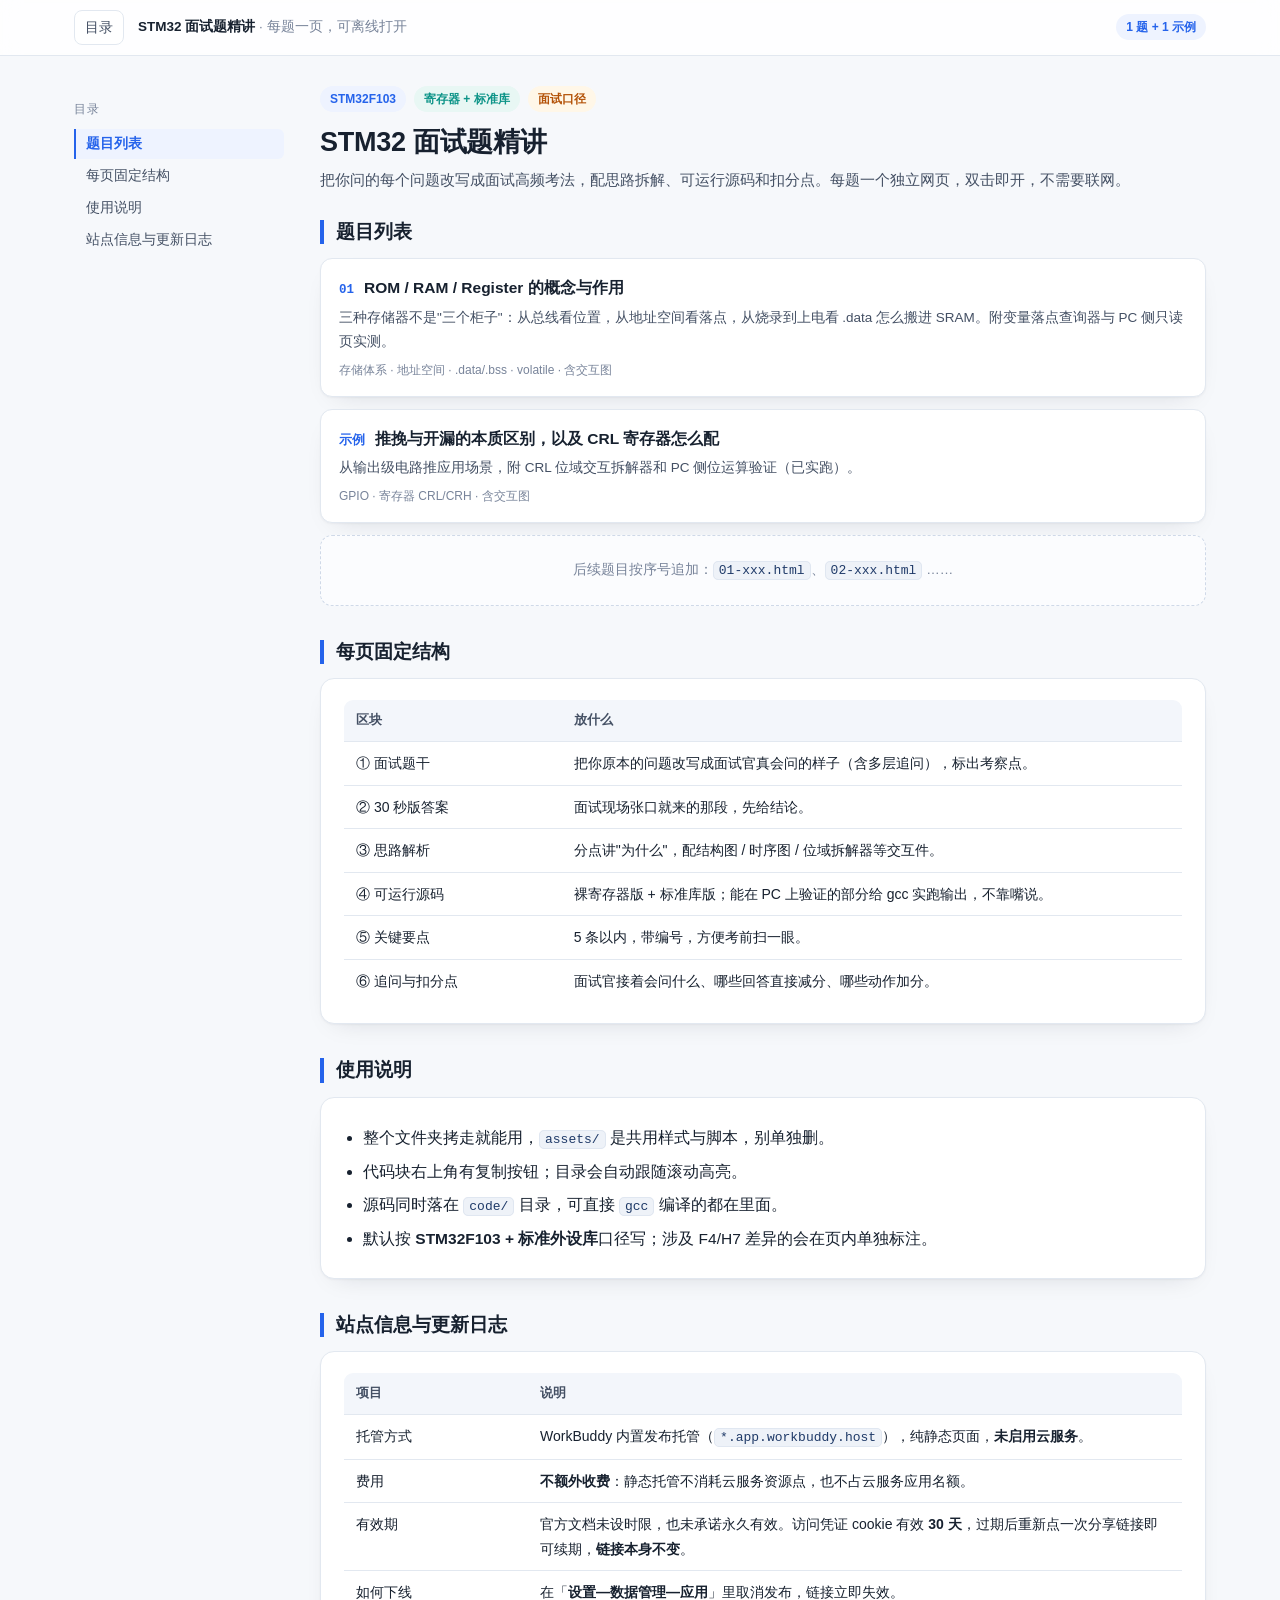
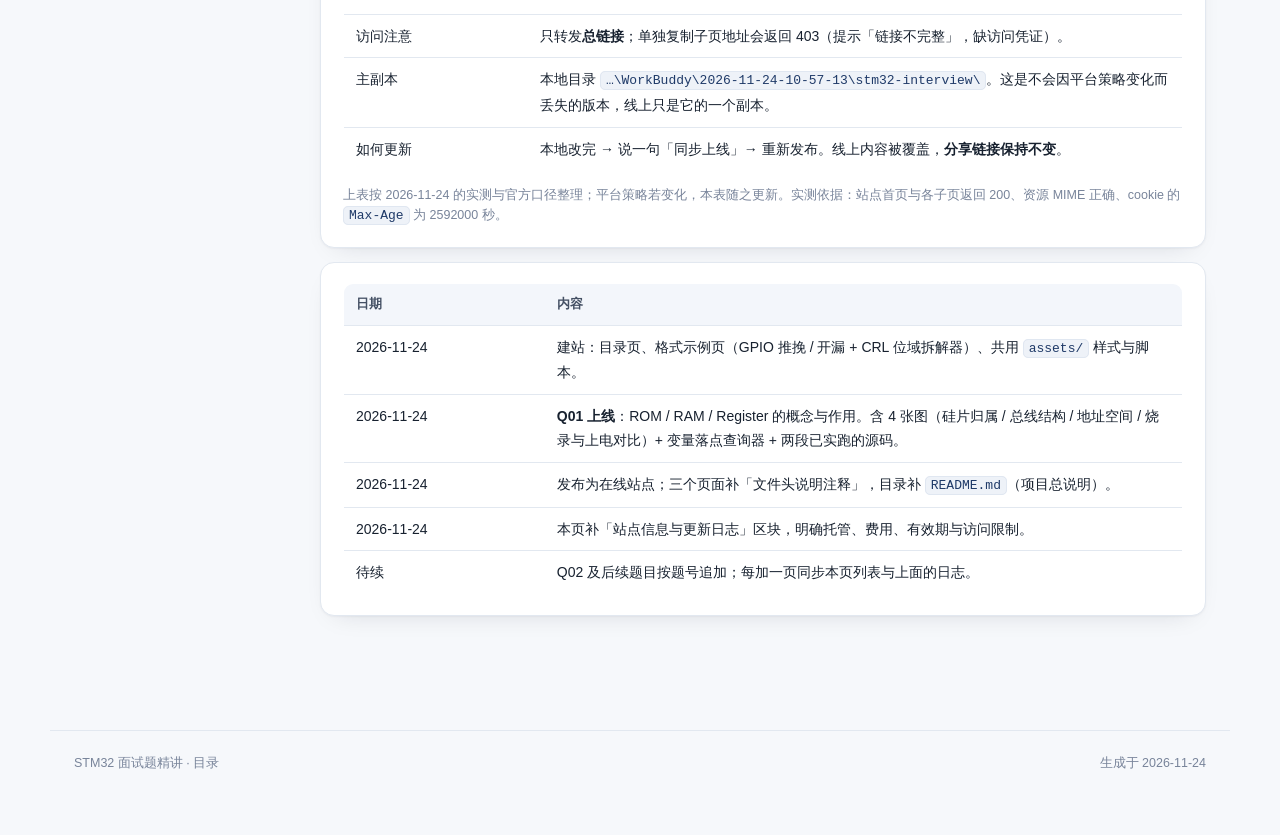
==== index.html @ 076850e4 "feat: STM32 面试题精讲静态站点（目录页 + Q01 + 格式示例页） - 纯静态、零依赖、可离线打开；共用 assets/style.css 与 assets/app.js - code/" ====
<!DOCTYPE html>
<!--
================================================================================
 [项目] STM32 面试题精讲 · 可视化讲解网页系列
 [本页] 目录页（系列入口）
 [生成] 2026-11-24　｜　同目录 README.md 是项目总说明，改代码前先读它
================================================================================

 [目的]
   把学习者连续提出的 STM32 问题，逐题做成独立的单页讲解（面试口径 + 可运行源码）。
   本页是入口：列出所有题目、说明每页的固定结构，便于按题号查阅与复习。

 [维护点] 本页唯一需要人工维护的是题目列表
   新增一个题目页后，在 <div class="plist" id="plist"> 里按序号补一条：
     <a class="pitem" href="NN-英文短名.html"> 内含 pno（题号）/ pt（标题）/ pd（摘要）/ pm（标签）
   顶部"题数"计数与页尾日期由脚本与人工同步。

 [技术结构]
   零依赖、纯离线。共用资源：assets/style.css（样式）、assets/app.js（代码着色 /
   复制按钮 / 目录高亮 / 阅读进度）。本页专属 <script> 仅统计题目条数。

 [事实口径]
   全系列按 STM32F103 + 标准外设库口径；寄存器地址取自 RM0008。

 [修改要求] 后来者（含 AI）必须遵守
   1 不改动 assets/ 两个共用文件，换主题只改 :root 变量。
   2 新增页面必须补列表项，题号与文件名前缀一致。
   3 正文用中文引号，代码与属性用 ASCII 直引号。
   4 本注释内禁止出现连续两个英文字符减号，分隔线统一用等号。
================================================================================
-->
<html data-page-node-id="Wg8APBE55FS8SP1CqBPAAw" lang="zh-CN">
<head data-page-node-id="YTIodq9aqo67i8NevmJF94">
<script data-page-node-id="smO4iYZ2OmnivnS7Myi75B" src="/page/page_comm/inject.js"></script>
<meta data-page-node-id="U8IwfqqLazS9aUys8bmI6h" charset="utf-8">
<meta data-page-node-id="wS8NRHXcXmIriNZK3q2p7A" content="width=device-width, initial-scale=1" name="viewport">
<title data-page-node-id="2KurwaJygbmtrtu0IMbW1C" data-pnid-children="x76gAMsDJbUMHKJJwB8e46">STM32 面试题精讲 · 目录</title>
<link data-page-node-id="fNtBroj2IejAb702A79QdE" href="assets/style.css" rel="stylesheet">
</head>
<body data-page-node-id="YDsr97J5kMSiKOkzNUtjOo">
<div data-page-node-id="RfsjWHxQHrZTur5zEG9Liz" id="progress"></div>

<div data-page-node-id="W3Bwu26UtW8EGitJwfRgGK" class="topbar">
  <div data-page-node-id="2SxkO4UcblRAzwtmq6KVhT" class="inner">
    <a data-page-node-id="mupbxJRb8VFQKIXeqZYECh" class="home" href="index.html"><!--pnid:vqBHNVKcnEQKe4MphsjYo0-->目录</a>
    <span data-page-node-id="kc5MKIwE5ONV4OooDBFGtG" class="crumb"><b data-page-node-id="7szmXfz20JgaQDi9E8mUMI"><!--pnid:Zh4KbAOi5HMhGW7B5ITasQ-->STM32 面试题精讲</b><!--pnid:q6OBoivIfbmvdEVwRFDGSh--> · 每题一页，可离线打开</span>
    <span data-page-node-id="rPqiQoOC4Kg7TU48PH3fmG" class="chip b" id="counter" style="margin-left:auto"><!--pnid:TsyQUgY4C2g9sOL2bWJTvC-->0 题</span>
  </div>
</div>

<div data-page-node-id="3Vdrs7NO5h5nm72gMLaFIc" class="layout">
  <aside data-page-node-id="xDCgNhuDnE6gl6ueoJeuQo" class="toc">
    <div data-page-node-id="JtoFKlqYVdKIBDpSiGaxsG" class="toc-title"><!--pnid:5EfV6hRCDtQCdANT6YVn4C-->目录</div>
    <nav data-page-node-id="dOHZsF1ZFyhpk1RtfmjBC7" id="toc"></nav>
  </aside>

  <main data-page-node-id="7VroIkBxijBkU7b7QIOQBO">
    <div data-page-node-id="qL00erIQ0kugTXm26IIu6n" class="hero">
      <div data-page-node-id="ZawEjJIx3sQWkt3sJmpI5z" class="tagrow">
        <span data-page-node-id="CekwhAs71XmFTn9xM6EXBP" class="chip b"><!--pnid:CwP3APqctYYqvLdeiYAvlW-->STM32F103</span>
        <span data-page-node-id="ENaUlxtsejIXUNv6xSuSEE" class="chip t"><!--pnid:V1W43zTDz4HqihNM5OFysS-->寄存器 + 标准库</span>
        <span data-page-node-id="yG7XaVmTQnNuGNoE20PbgE" class="chip w"><!--pnid:4Ome7xPGjYHDWydaG6Tots-->面试口径</span>
      </div>
      <h1 data-page-node-id="gcyOEIZORtCUqBmngGqy3p"><!--pnid:yjhJNm96zTa6QUtQ4j4QAX-->STM32 面试题精讲</h1>
      <p data-page-node-id="9J4rtzqWfAWLXY2uc4jzw7" class="sub"><!--pnid:CKRHqw7XyMCpW53Zu3wZzT-->把你问的每个问题改写成面试高频考法，配思路拆解、可运行源码和扣分点。每题一个独立网页，双击即开，不需要联网。</p>
    </div>

    <section data-page-node-id="AwaLYhFFevwYSslkA072n6" class="sec">
      <h2 data-page-node-id="PpvxhAh7dBz4KoEHO661My" data-toc="题目列表" id="list"><!--pnid:HqUPahONDPgiB6lw6msaMq-->题目列表</h2>
      <div data-page-node-id="fsadsvPJYfzQCiK9xJbZJZ" class="plist" id="plist">
        <a data-page-node-id="DAnM7ED6NcduSgrx810I1O" class="pitem" href="01-ROM-RAM-Register.html">
          <div data-page-node-id="5tFXCbZquxqPZRerbquRZ4" class="ph"><span data-page-node-id="rxyzHhtkHTbYawJpyoXa4J" class="pno"><!--pnid:2xYeYTDsHHN8xc7V1JIuT1-->01</span><span data-page-node-id="A0msDpCuSyiWxANcccFxjS" class="pt"><!--pnid:kJXEQKndie2YWbA6BBgLVx-->ROM / RAM / Register 的概念与作用</span></div>
          <p data-page-node-id="iiL4vLDc82ASSrLpr1kRWg" class="pd"><!--pnid:qlvH60G4nu974jOPG6Ri3g-->三种存储器不是"三个柜子"：从总线看位置，从地址空间看落点，从烧录到上电看 .data 怎么搬进 SRAM。附变量落点查询器与 PC 侧只读页实测。</p>
          <div data-page-node-id="MbSd7i1qNKX2yGb6FCXUxt" class="pm"><!--pnid:cNxaDoOcYm3x2GW5Nn6Sj4-->存储体系 · 地址空间 · .data/.bss · volatile · 含交互图</div>
        </a>
        <a data-page-node-id="MUs0SVMitbWbSWrYPPG3tl" class="pitem" href="00-示例-GPIO推挽与开漏.html">
          <div data-page-node-id="KaGIyDoJVJZdqqLCuv767H" class="ph"><span data-page-node-id="dVK30DHIqCkbYMCu8YMbfU" class="pno"><!--pnid:zLKkisdR9Rw8xm6ImQFHft-->示例</span><span data-page-node-id="ipXHCRp0F9zav5iKPtEfDy" class="pt"><!--pnid:bS0tzUad6joKxGafHrrLZm-->推挽与开漏的本质区别，以及 CRL 寄存器怎么配</span></div>
          <p data-page-node-id="xs4VJN7V8ze4AjWVo8fdz9" class="pd"><!--pnid:M2iA7Cydgkh6eYcuGb58Zr-->从输出级电路推应用场景，附 CRL 位域交互拆解器和 PC 侧位运算验证（已实跑）。</p>
          <div data-page-node-id="l0b8fOZPXAbYAmDL1V0cjj" class="pm"><!--pnid:9LVOFr4rWgusMepk8eEnmZ-->GPIO · 寄存器 CRL/CRH · 含交互图</div>
        </a>
        <div data-page-node-id="wJ6MzRMPp6yMWA7yId7ZDi" class="pempty"><!--pnid:LMeC62r3xi3fN3ISO1gukm-->后续题目按序号追加：<code data-page-node-id="AQUTjyALXvq3TcgI7qyeSx" data-pnid-children="lpmts4xHXqciGnzTR5QkNE">01-xxx.html</code><!--pnid:BCXovJT8pOULOF9WDl3Owd-->、<code data-page-node-id="PtJ9hrJPonKyZnpni6w9yM" data-pnid-children="Ui4uughz5HbuNjn1hjJMO0">02-xxx.html</code><!--pnid:3WZUVdycM6t6YshsNStGSX--> ……</div>
      </div>
    </section>

    <section data-page-node-id="GhXoTZApdsQ5cl9UdCQFI9" class="sec">
      <h2 data-page-node-id="iTuA4APTrBbZyk1ymwiVuz" data-toc="每页固定结构" id="spec"><!--pnid:SnmXZXL2waYQofHs26URYv-->每页固定结构</h2>
      <div data-page-node-id="mUuAK9cuB89TFERbLN95KQ" class="card">
        <div data-page-node-id="GdwC3qkeSxLWtGoxy11JJR" class="tablewrap">
          <table data-page-node-id="OHCuptxolY3a5Lla8VX6q4" class="t">
            <thead data-page-node-id="NpK8s4ucAKtXyXLkct7Kn7"><tr data-page-node-id="yLMhTAVYCQFSWhbYNlgyBp"><th data-page-node-id="GJla7gU6DiTiidCtXyWSnz" style="width:26%"><!--pnid:UZ0SkZd7Oumh1BchNkDJIW-->区块</th><th data-page-node-id="X2aVnhrdyWAvtqeNpNAKzY"><!--pnid:Zgu8ZLCsv4vog3FboTF47a-->放什么</th></tr></thead>
            <tbody data-page-node-id="KAdBry1QXCfKyIAXMtS0MR">
              <tr data-page-node-id="MUj1D57bniuVzF6da7Bmdk"><td data-page-node-id="904IjV6MoDKLeBzf9cnEhx"><!--pnid:SzXlJly6PhFeYGl0hMKKZQ-->① 面试题干</td><td data-page-node-id="PtuJuq91v4eKxoHUARwUjw"><!--pnid:qORU2QzQ0SoyEgvos5yoH6-->把你原本的问题改写成面试官真会问的样子（含多层追问），标出考察点。</td></tr>
              <tr data-page-node-id="19FLt0nRQIyGS6HQA4c93g"><td data-page-node-id="MqcnECW1vFedaZxzSpyg5t"><!--pnid:1mI9s3aG1yCtibehjwg98T-->② 30 秒版答案</td><td data-page-node-id="0jS8y5jbYQlcDTX0lEvKil"><!--pnid:4RU6kwrXg1Gshmz1xGYch6-->面试现场张口就来的那段，先给结论。</td></tr>
              <tr data-page-node-id="BCgbiJzzo1b5dzzU6Q7zTg"><td data-page-node-id="rK0lGW4j3HHgGV5A32TeE3"><!--pnid:SUW5dVJ5YTx4hLEn6Ze94X-->③ 思路解析</td><td data-page-node-id="TmF6ofoF0YNLgynTidzRj0"><!--pnid:qLHYo57ltsGKMbuUBY7dnL-->分点讲"为什么"，配结构图 / 时序图 / 位域拆解器等交互件。</td></tr>
              <tr data-page-node-id="GMoRd8fTvaxme1Voy5d8Op"><td data-page-node-id="NgrGWXeij0Hu4ezZXiBkBM"><!--pnid:6L46vs0ZOCSQw6PtoKUTqB-->④ 可运行源码</td><td data-page-node-id="XrKyVxKNPrneMoEr2fs12F"><!--pnid:zbYhNh65d3T68Jytptujao-->裸寄存器版 + 标准库版；能在 PC 上验证的部分给 gcc 实跑输出，不靠嘴说。</td></tr>
              <tr data-page-node-id="moQMLoTRPsZ0ehI0DBZdtB"><td data-page-node-id="M0QgDdLhCSX2PjCOKOCBti"><!--pnid:eSzli6t23pZggARWGGW4mg-->⑤ 关键要点</td><td data-page-node-id="pE1iJc3wVBXCAHrBm46pMM"><!--pnid:DhJK5oirYGVeMhqDAlyBhe-->5 条以内，带编号，方便考前扫一眼。</td></tr>
              <tr data-page-node-id="GlbR9Y3AOjaI6hHB7bF94j"><td data-page-node-id="UBRfRLB0dPe45aDosgIBnH"><!--pnid:8JGRKhbrVHuWoeqqMxKkgD-->⑥ 追问与扣分点</td><td data-page-node-id="mJQj1hDWmnobdohroHCwLs"><!--pnid:hlg0PgvXQxn3pVZd9jBwID-->面试官接着会问什么、哪些回答直接减分、哪些动作加分。</td></tr>
            </tbody>
          </table>
        </div>
      </div>
    </section>

    <section data-page-node-id="WRarUvXF7j7mRaatFPMtCg" class="sec">
      <h2 data-page-node-id="NvHunoXMgKVpfR8Z18HT3p" data-toc="使用说明" id="notes"><!--pnid:rfnvggq1ejugHbaGSuu8eW-->使用说明</h2>
      <div data-page-node-id="nHXIVIMiIgRWeOYJplyAKp" class="card">
        <ul data-page-node-id="aAspWRRI6ZHWFYVbJyM1ZN" class="plain">
          <li data-page-node-id="EFSmj4qorfwmcjpkEKnB1v"><!--pnid:mQD8bSpUs0EVdRomeLzLGZ-->整个文件夹拷走就能用，<code data-page-node-id="Vb12nfwHQ0VyjjAQy9BbeC" data-pnid-children="MKcL5HaKJBdzIaDINvM8UI">assets/</code><!--pnid:x5wzd9S4xT80kncf4rLqdV--> 是共用样式与脚本，别单独删。</li>
          <li data-page-node-id="PyWV1tr0vq1G9jgYmqcajn"><!--pnid:egO41Z7SKoxu44cbzaYgRB-->代码块右上角有复制按钮；目录会自动跟随滚动高亮。</li>
          <li data-page-node-id="F9RP8vvj5ynKtntOWaiRmJ"><!--pnid:IHtj8KXKLbk3m5fBF5YgzL-->源码同时落在 <code data-page-node-id="uivkmzihJc9oEqJl48ZR1e" data-pnid-children="VWu9O28MvxOejSKrd88S6r">code/</code><!--pnid:wtt8fy3tiv8bCXZ2L1D3hR--> 目录，可直接 <code data-page-node-id="dHJOSiIwy8VlsvNOoplam3" data-pnid-children="11mMvp5oIyHtWjWZWUh6EC">gcc</code><!--pnid:q8SR6pNhmEjORAEcxZoFwf--> 编译的都在里面。</li>
          <li data-page-node-id="uCAccEZdsbWCUjg1XFKpYj"><!--pnid:eFqCkGKuJF9AjRlVXUaeCF-->默认按 <b data-page-node-id="0GKtbSJoRjXbZKQ0gBfPnt"><!--pnid:MAgv8wJFdhITkrCFcJ8YtY-->STM32F103 + 标准外设库</b><!--pnid:dImgkx6wF3esfb1K86uRHi-->口径写；涉及 F4/H7 差异的会在页内单独标注。</li>
        </ul>
      </div>
    </section>
  <section data-page-node-id="QTtdIlytxnqPKPnhxcgZH3" class="sec">
      <h2 data-page-node-id="cLFert89s1i3PkzgmPbEzA" data-toc="站点信息与更新日志" id="site"><!--pnid:sqFs4EJUG5WB5etgP7vfdp-->站点信息与更新日志</h2>

      <div data-page-node-id="rqPOff6joLkabQc7gOFUgS" class="card">
        <div data-page-node-id="Ndm6gvojZzDagQsAfpJ14m" class="tablewrap">
          <table data-page-node-id="xiNi3IC4c2EmsFZZqlNSNd" class="t">
            <thead data-page-node-id="i5AEcF3UIzk2N8yj4Mrz00"><tr data-page-node-id="1OtXRK3snNce21CV5xKDQw"><th data-page-node-id="0WOXIpfMvC7qP3fEICn9o0" style="width:22%"><!--pnid:62t8V38UbBjbV7T0YsRf7Y-->项目</th><th data-page-node-id="PSvR46Sq88hybStMVxT5vH"><!--pnid:4cLZufrleQ06xGU2Xet5mO-->说明</th></tr></thead>
            <tbody data-page-node-id="lBalcSmPl6scgqo66T3r3P">
              <tr data-page-node-id="KyyrEt9GxQpRGA6RUT5GJG"><td data-page-node-id="d1G4tAUdtau2JXM0lfkHmE"><!--pnid:gJtlZxSt3Q3mBoyUdQnELd-->托管方式</td><td data-page-node-id="2c3OA3ioLTQCebOA8er49y"><!--pnid:9LPBxDZH1Qghh4mC6YHTZX-->WorkBuddy 内置发布托管（<code data-page-node-id="kkdgJBCR2DxLpu1BaxnlXL" data-pnid-children="gqF8kuK1VNyTnRlL5nsQBr">*.app.workbuddy.host</code><!--pnid:riBH5FgnweW7d7H9x5aYP7-->），纯静态页面，<b data-page-node-id="qtG5LxbupHfKY1lHaGQPKk"><!--pnid:G7imYh2E9sswDpuzGpayA4-->未启用云服务</b><!--pnid:haXhcqYhKAYsmotZzvwPxo-->。</td></tr>
              <tr data-page-node-id="ABNRaRCKGThG1kue9vKxHk"><td data-page-node-id="SsEowQJOIHqqkX0deJiz2j"><!--pnid:K4MTzKyhtOTw21T0GvxNtr-->费用</td><td data-page-node-id="dpvez90JnNSno70lyWgQX6"><b data-page-node-id="ShdC3jedXEU3L83AIv3n7c"><!--pnid:oR01yEUAXfojEIt9DIEjnf-->不额外收费</b><!--pnid:Q3BhuZRHPrsapY09lCJAJ3-->：静态托管不消耗云服务资源点，也不占云服务应用名额。</td></tr>
              <tr data-page-node-id="Py18mDvjGgBg9C2Ev7PiNw"><td data-page-node-id="GynwMAeONPD1bJBsS2CNmg"><!--pnid:3daFuYIBiWdsQ0jrMPQ7cs-->有效期</td><td data-page-node-id="10G5sJjFmOLXQ7HiNdctom"><!--pnid:vQdvwEWOw8WzvPqPze2ydz-->官方文档未设时限，也未承诺永久有效。访问凭证 cookie 有效 <b data-page-node-id="crUz4zeq9mSPQBwzSSfHHz"><!--pnid:pio0JBbAYHzcpD3mxVdUjx-->30 天</b><!--pnid:G0rY5cnNjziI6bHdx5exZ6-->，过期后重新点一次分享链接即可续期，<b data-page-node-id="8Bda5DuROV9bJXMcXyITU5"><!--pnid:Jb74FY01uGIPI2m9ZFhW2t-->链接本身不变</b><!--pnid:lfzshDEBEFYgAwC6hyuxjk-->。</td></tr>
              <tr data-page-node-id="EnUrvyGVqZgXOUJvcVOdD6"><td data-page-node-id="S9mUVWK9xiwfYjx7MtNCRs"><!--pnid:ywaMrke4nVCL2bQEnnJlYc-->如何下线</td><td data-page-node-id="zMq6YtDOQsPo7IAzasgRei"><!--pnid:9wzfxswwfe54dTwSx2NsP4-->在「<b data-page-node-id="smsHMen4kpewx9jo8pkzaG"><!--pnid:pRg8OyWmdkvukDAe1F97FT-->设置—数据管理—应用</b><!--pnid:lzGr8ZOZ1yEcevak9UZoia-->」里取消发布，链接立即失效。</td></tr>
              <tr data-page-node-id="bSGXRNFufTdiB4YROeoF8K"><td data-page-node-id="IUXjOoAK1qXDlH2iSTc7n2"><!--pnid:Ry614B7c36nnlbnEjY03nt-->访问注意</td><td data-page-node-id="JnlPGPC6jPaIr6GOqpqren"><!--pnid:VJwRrKws5irBrwEXnQQ0ba-->只转发<b data-page-node-id="Lo37KuG7t7miAPNjl5L4lr"><!--pnid:aLv1jEIoSspyPi5UGdh6Gh-->总链接</b><!--pnid:X6xjuFPRP0fceHdVcW3RUa-->；单独复制子页地址会返回 403（提示「链接不完整」，缺访问凭证）。</td></tr>
              <tr data-page-node-id="evwXsOOX3fdh8yDf8zuqJU"><td data-page-node-id="M1mF8YsYDg6LAc6EFkfmQH"><!--pnid:i1F3tYpkOs6W7hzxZgJH4E-->主副本</td><td data-page-node-id="Ll8Ytxyyj94mLORZaVyp2d"><!--pnid:ktdsfTRb0Npm4DD2QZB5b5-->本地目录 <code data-page-node-id="RvU50DTu03B6dzHFJxDvpQ" data-pnid-children="eIpxus5A5Otkplee8wD5n8">…\WorkBuddy\2026-11-24-10-57-13\stm32-interview\</code><!--pnid:0PYaNY7Gv2XatqaORMgYll-->。这是不会因平台策略变化而丢失的版本，线上只是它的一个副本。</td></tr>
              <tr data-page-node-id="ARIGo9fUWEnwJQU9zipbNF"><td data-page-node-id="c8kF7Ce3Ww1BxGXRH2WgyX"><!--pnid:iVIrsWvIJIM0RXd2bd5zWM-->如何更新</td><td data-page-node-id="yqh3CXvtJgbtKyP8Jf3Ngu"><!--pnid:OgWvsqytk7MKCl1kynSOIc-->本地改完 → 说一句「同步上线」→ 重新发布。线上内容被覆盖，<b data-page-node-id="QzHjXBKZk5ImsmYDKP04KM"><!--pnid:vGU1ad0a8qcD7yYNYQiic9-->分享链接保持不变</b><!--pnid:0wFjlGETdwLNiOI1ehEII6-->。</td></tr>
            </tbody>
          </table>
        </div>
        <p data-page-node-id="InKE3j6q3fMM9pU1ZyRCua" class="note-line"><!--pnid:zpxnEZytAhFTCTbqFKSufd-->上表按 2026-11-24 的实测与官方口径整理；平台策略若变化，本表随之更新。实测依据：站点首页与各子页返回 200、资源 MIME 正确、cookie 的 <code data-page-node-id="qAjfHt5LkiFVhfea2rSiWN" data-pnid-children="eVZwh0nnYBmWvxVkX7sRfh">Max-Age</code><!--pnid:WDMXjLNp863yq4s7NcLZt1--> 为 2592000 秒。</p>
      </div>

      <div data-page-node-id="HNhxW7vsKgIoJwUd8HJMrS" class="card">
        <div data-page-node-id="PscNcwqUmkoT15XYRvy7oo" class="tablewrap">
          <table data-page-node-id="rIGvLuUlTUHRuTFvP02ROh" class="t">
            <thead data-page-node-id="vgDWp3goyYB0sv52MXLvjT"><tr data-page-node-id="n707ddkVvzJlUXb7PSppRh"><th data-page-node-id="j2jmyZMDH1Ea27gIsZhXHT" style="width:24%"><!--pnid:91eLzb4d9xcCabY0Zzvygk-->日期</th><th data-page-node-id="Kr8KnGeA5IyOUzImnSuw4L"><!--pnid:oc5eR96FXUbScJwBkN2Aaq-->内容</th></tr></thead>
            <tbody data-page-node-id="9uIHELKto2eqxV7qeJoOMe">
              <tr data-page-node-id="XHkwM06sE0x2eQU7SsWzd1"><td data-page-node-id="X7Pwb25IISGnJoG4qZiM4b"><!--pnid:gMXsulwzry4UFG9AsJVlWD-->2026-11-24</td><td data-page-node-id="A2Pz0lN0hSh1JgdPhdqwfb"><!--pnid:TR3uchmRdZczstVGcJNalU-->建站：目录页、格式示例页（GPIO 推挽 / 开漏 + CRL 位域拆解器）、共用 <code data-page-node-id="NaIrTL0qNOBEZMpBetAaSo" data-pnid-children="6WA1klxadQkFisR3oxro7p">assets/</code><!--pnid:SbgVLqEm4LG6OoOgnAE5ZO--> 样式与脚本。</td></tr>
              <tr data-page-node-id="ldiVABI3yzXdA675AZ5GG1"><td data-page-node-id="L31WoD1jpwjCTfEPLNyYHY"><!--pnid:aJFY2nTE9JNuG5TfDhIOj0-->2026-11-24</td><td data-page-node-id="Cd8uOXGGeJ3efzzncxS5F5"><b data-page-node-id="b4VkgBHvBLl37uBNWqnpMf"><!--pnid:0WCR12im3dioZAy9iJFsKZ-->Q01 上线</b><!--pnid:8wF7I0n7IX72n9bXgvieFp-->：ROM / RAM / Register 的概念与作用。含 4 张图（硅片归属 / 总线结构 / 地址空间 / 烧录与上电对比）+ 变量落点查询器 + 两段已实跑的源码。</td></tr>
              <tr data-page-node-id="dXvJv9cukHWiEu9IeidmqZ"><td data-page-node-id="agtJ8hCFP5O1ST7Qmb2LGi"><!--pnid:Q8ewUTqtENvr5eT8KrKPno-->2026-11-24</td><td data-page-node-id="81UPhwg5oxzY2ZK111m87q"><!--pnid:g6tWqBHS9sQqPjrBCYYZpL-->发布为在线站点；三个页面补「文件头说明注释」，目录补 <code data-page-node-id="UmjBJ07v7iFbgdIWEKNGM1" data-pnid-children="ABxnVYb6ssV9keZ87MYUOc">README.md</code><!--pnid:rxxTeSLLEJHnj6UurvLrhC-->（项目总说明）。</td></tr>
              <tr data-page-node-id="3w6knteTWyYzF0ZumP7C6M"><td data-page-node-id="iDoLU1CXpqqTWeO7X9KJhZ"><!--pnid:twOClCdx3OYtX8CS1waO5E-->2026-11-24</td><td data-page-node-id="ornHzxietYhTcJ8XzYZALn"><!--pnid:J7OlmTisUTDuJY3wHIL4CM-->本页补「站点信息与更新日志」区块，明确托管、费用、有效期与访问限制。</td></tr>
              <tr data-page-node-id="eqDkZMQC0Gg7ViLMTbm62u"><td data-page-node-id="0mEuRNk0xlXjW63q4iYrEx"><!--pnid:8F7nRVr3jdCUE6NRyoBjvP-->待续</td><td data-page-node-id="5deN96wPGSTUgaHWf8EQq4"><!--pnid:tsFqoKPTS0iJgE1UaNFdn5-->Q02 及后续题目按题号追加；每加一页同步本页列表与上面的日志。</td></tr>
            </tbody>
          </table>
        </div>
      </div>
    </section>
  </main>
</div>

<footer data-page-node-id="b2aI2TrbXPntdsRYHhvsQs" class="pg">
  <span data-page-node-id="YzMQsLfs9P1uQNms1UdPhn"><!--pnid:hYJcr2WjXQulTsvUQHRJBx-->STM32 面试题精讲 · 目录</span>
  <span data-page-node-id="VcFNhgmczyvcaE7bGl3Uqc"><!--pnid:h8qGs3zlYgRDIuXqCiuTtp-->生成于 2026-11-24</span>
</footer>

<script data-page-node-id="GDM0mzfLW5MBeo3W7n8PrA" src="assets/app.js"></script>
<script data-page-node-id="yOsv4DHY5SXNdRCMZvqnk4" data-pnid-children="qVsy7ic6FjeKTPBUIQvVbO">
(function () {
  var n = document.querySelectorAll('#plist a.pitem').length;
  var el = document.getElementById('counter');
  if (el) el.textContent = (n - 1 > 0 ? n - 1 : 0) + ' 题 + 1 示例';
})();
</script>
</body>
</html>
---- assets/style.css ----
/* ============================================================
   STM32 面试题精讲 · 共用样式（浅色主题 / 离线自包含）
   所有页面只需 <link rel="stylesheet" href="assets/style.css">
   ============================================================ */
:root {
  --bg: #f6f8fb;
  --panel: #ffffff;
  --ink: #17212f;
  --ink2: #445064;
  --ink3: #78849a;
  --line: #e2e8f0;
  --brand: #2563eb;
  --brand-soft: #eef3ff;
  --teal: #0d9488;
  --teal-soft: #e8f7f4;
  --warn: #b45309;
  --warn-soft: #fff7e8;
  --danger: #c02626;
  --danger-soft: #fdeeee;
  --code-bg: #f4f7fb;
  --radius: 14px;
  --shadow: 0 1px 2px rgba(16, 24, 40, .04), 0 10px 26px -16px rgba(16, 24, 40, .18);
  --mono: Consolas, "Cascadia Mono", "JetBrains Mono", "Courier New", monospace;
  --sans: -apple-system, "Segoe UI", "Microsoft YaHei", "PingFang SC", "Hiragino Sans GB", sans-serif;
}

* { box-sizing: border-box; }

html { scroll-behavior: smooth; scroll-padding-top: 76px; }

body {
  margin: 0;
  background: var(--bg);
  color: var(--ink);
  font-family: var(--sans);
  font-size: 15.5px;
  line-height: 1.75;
  -webkit-font-smoothing: antialiased;
}

/* ---------- 顶部进度条 + 顶栏 ---------- */
#progress {
  position: fixed; top: 0; left: 0; height: 3px; width: 0;
  background: linear-gradient(90deg, var(--brand), var(--teal));
  z-index: 99; transition: width .1s linear;
}

.topbar {
  position: sticky; top: 0; z-index: 50;
  background: rgba(255, 255, 255, .82);
  backdrop-filter: blur(10px);
  border-bottom: 1px solid var(--line);
}
.topbar .inner {
  max-width: 1180px; margin: 0 auto; padding: 10px 24px;
  display: flex; align-items: center; gap: 14px;
}
.topbar a.home {
  color: var(--ink2); text-decoration: none; font-size: 14px;
  padding: 4px 10px; border: 1px solid var(--line); border-radius: 8px;
  background: #fff; white-space: nowrap;
}
.topbar a.home:hover { color: var(--brand); border-color: #c7d7fe; }
.topbar .crumb { font-size: 13.5px; color: var(--ink3); overflow: hidden; text-overflow: ellipsis; white-space: nowrap; }
.topbar .crumb b { color: var(--ink); font-weight: 600; }

/* ---------- 布局 ---------- */
.layout {
  max-width: 1180px; margin: 0 auto; padding: 0 24px 80px;
  display: grid; grid-template-columns: 210px minmax(0, 1fr); gap: 36px;
}
@media (max-width: 980px) {
  .layout { grid-template-columns: 1fr; gap: 0; }
  aside.toc { display: none; }
}

aside.toc {
  position: sticky; top: 68px; align-self: start;
  padding-top: 30px; max-height: calc(100vh - 90px); overflow: auto;
}
aside.toc .toc-title {
  font-size: 11.5px; letter-spacing: .12em; color: var(--ink3);
  text-transform: uppercase; margin-bottom: 10px;
}
aside.toc a {
  display: block; padding: 5px 10px; margin-bottom: 2px;
  font-size: 13.5px; color: var(--ink2); text-decoration: none;
  border-left: 2px solid transparent; border-radius: 0 6px 6px 0;
  line-height: 1.5;
}
aside.toc a:hover { background: #eef2f9; color: var(--ink); }
aside.toc a.active {
  color: var(--brand); border-left-color: var(--brand);
  background: var(--brand-soft); font-weight: 600;
}

main { padding-top: 30px; min-width: 0; }

/* ---------- 标题区 ---------- */
.hero { margin-bottom: 26px; }
.hero .tagrow { display: flex; flex-wrap: wrap; gap: 8px; margin-bottom: 12px; }
.hero h1 {
  margin: 0 0 8px; font-size: 27px; line-height: 1.35; letter-spacing: -.01em;
}
.hero h1 .qno { color: var(--brand); }
.hero .sub { color: var(--ink2); font-size: 14.5px; margin: 0; }

.chip {
  display: inline-block; padding: 2px 9px; border-radius: 999px;
  font-size: 12px; line-height: 1.7; font-weight: 600;
  background: #eef2f9; color: var(--ink2); border: 1px solid transparent;
}
.chip.b { background: var(--brand-soft); color: var(--brand); }
.chip.t { background: var(--teal-soft); color: var(--teal); }
.chip.w { background: var(--warn-soft); color: var(--warn); }
.chip.d { background: var(--danger-soft); color: var(--danger); }
.chip.ghost { background: #fff; border-color: var(--line); color: var(--ink3); }

/* ---------- 卡片 / 章节 ---------- */
section.sec { margin-bottom: 34px; }
.sec > h2 {
  font-size: 19px; margin: 0 0 14px; padding-left: 12px;
  border-left: 4px solid var(--brand); line-height: 1.3;
}
.sec > h2 .n { color: var(--ink3); font-weight: 500; margin-right: 6px; font-size: 15px; }
.sec h3 { font-size: 15.5px; margin: 22px 0 8px; color: var(--ink); }

.card {
  background: var(--panel); border: 1px solid var(--line);
  border-radius: var(--radius); padding: 20px 22px; box-shadow: var(--shadow);
}
.card + .card { margin-top: 14px; }
.card > :first-child { margin-top: 0; }
.card > :last-child { margin-bottom: 0; }

/* 面试题干 */
.qbox {
  background: linear-gradient(180deg, #fbfdff, #f4f8ff);
  border: 1px solid #d6e2f7; border-left: 4px solid var(--brand);
  border-radius: 12px; padding: 18px 20px;
}
.qbox .qlabel {
  font-size: 11.5px; letter-spacing: .12em; color: var(--brand);
  font-weight: 700; margin-bottom: 6px;
}
.qbox .qtext { font-size: 16px; font-weight: 600; line-height: 1.65; margin: 0 0 10px; }
.qbox .qsub { font-size: 13.5px; color: var(--ink2); margin: 0; }

/* 30 秒版答案 */
.tldr {
  background: linear-gradient(180deg, #f2fbf9, #eaf7f4);
  border: 1px solid #c8e9e3; border-left: 4px solid var(--teal);
  border-radius: 12px; padding: 16px 20px;
}
.tldr .tl { font-size: 11.5px; letter-spacing: .12em; color: var(--teal); font-weight: 700; margin-bottom: 6px; }
.tldr p { margin: 0; font-size: 15px; }

/* 提示框 */
.callout { border-radius: 10px; padding: 13px 16px; margin: 14px 0; font-size: 14.5px; }
.callout > :first-child { margin-top: 0; }
.callout > :last-child { margin-bottom: 0; }
.callout .ct { font-weight: 700; font-size: 13px; letter-spacing: .04em; display: block; margin-bottom: 4px; }
.callout.good { background: var(--teal-soft); border: 1px solid #bfe6e0; color: #0b5c56; }
.callout.good .ct { color: var(--teal); }
.callout.warn { background: var(--warn-soft); border: 1px solid #f3ddb4; color: #7a4a08; }
.callout.warn .ct { color: var(--warn); }
.callout.bad { background: var(--danger-soft); border: 1px solid #f5cfcf; color: #8f1f1f; }
.callout.bad .ct { color: var(--danger); }

/* ---------- 表格 ---------- */
.tablewrap { overflow-x: auto; margin: 14px 0; }
table.t {
  width: 100%; border-collapse: collapse; font-size: 14px; background: #fff;
  border: 1px solid var(--line); border-radius: 10px; overflow: hidden;
}
table.t th, table.t td { padding: 9px 12px; text-align: left; border-bottom: 1px solid var(--line); vertical-align: top; }
table.t th { background: #f3f6fb; font-weight: 600; font-size: 13px; color: var(--ink2); white-space: nowrap; }
table.t tr:last-child td { border-bottom: 0; }
table.t tbody tr:hover td { background: #fbfcfe; }
table.t code { font-size: 13px; }

/* ---------- 代码块 ---------- */
figure.code {
  margin: 16px 0; border: 1px solid var(--line); border-radius: 12px;
  overflow: hidden; background: var(--code-bg);
}
figure.code figcaption {
  display: flex; align-items: center; gap: 10px;
  padding: 7px 12px; background: #eaf0f8; border-bottom: 1px solid var(--line);
  font-size: 12.5px; color: var(--ink2); font-family: var(--mono);
}
figure.code figcaption .fname { font-weight: 600; }
figure.code figcaption .note { color: var(--ink3); font-family: var(--sans); font-size: 12px; }
figure.code figcaption .copy {
  margin-left: auto; border: 1px solid #cfd9e8; background: #fff; color: var(--ink2);
  border-radius: 6px; font-size: 12px; padding: 2px 9px; cursor: pointer; font-family: var(--sans);
}
figure.code figcaption .copy:hover { color: var(--brand); border-color: #a9c2f7; }
figure.code pre {
  margin: 0; padding: 14px 16px; overflow-x: auto;
  font-family: var(--mono); font-size: 13px; line-height: 1.72; color: #23303f;
  tab-size: 4;
}
figure.code code { font-family: inherit; white-space: pre; }

/* 语法着色（浅色） */
.tk-c { color: #6b7d8f; font-style: italic; }   /* 注释 */
.tk-s { color: #a3572a; }                        /* 字符串 */
.tk-p { color: #7c3aed; }                        /* 预处理 */
.tk-n { color: #1d4ed8; }                        /* 数字 */
.tk-k { color: #b3261e; font-weight: 600; }      /* 关键字 */
.tk-m { color: #0f766e; font-weight: 600; }      /* 宏 / 寄存器 */
.tk-t { color: #6d28d9; }                        /* 类型 */

/* ---------- 行内代码 ---------- */
code {
  background: #eef2f8; border: 1px solid #e0e7f1; border-radius: 5px;
  padding: 1px 5px; font-family: var(--mono); font-size: 13px; color: #1f3a68;
}
h2 code, h3 code, td code, p > code { background: #eef2f8; }

/* ---------- 要点列表 ---------- */
ul.points { list-style: none; padding: 0; margin: 10px 0; counter-reset: pt; }
ul.points li {
  position: relative; padding: 10px 14px 10px 46px; margin-bottom: 8px;
  background: #fff; border: 1px solid var(--line); border-radius: 10px; font-size: 14.5px;
}
ul.points li::before {
  counter-increment: pt; content: counter(pt);
  position: absolute; left: 12px; top: 11px;
  width: 22px; height: 22px; border-radius: 50%;
  background: var(--brand); color: #fff; font-size: 12px; font-weight: 700;
  display: flex; align-items: center; justify-content: center;
}
ul.points li b { color: var(--ink); }

ul.plain { padding-left: 20px; }
ul.plain li { margin: 6px 0; }

/* ---------- 双栏对照 ---------- */
.two { display: grid; grid-template-columns: 1fr 1fr; gap: 14px; }
@media (max-width: 720px) { .two { grid-template-columns: 1fr; } }
.two > div { background: #fff; border: 1px solid var(--line); border-radius: 12px; padding: 16px 18px; }
.two > div h4 { margin: 0 0 8px; font-size: 14.5px; }
.two > div.pp { border-top: 3px solid var(--brand); }
.two > div.od { border-top: 3px solid var(--teal); }
.two > div.theirs { border-top: 3px solid var(--danger); }

/* ---------- 交互器件 ---------- */
.widget {
  background: linear-gradient(180deg, #fff, #f9fbff);
  border: 1px solid #d8e2f2; border-radius: var(--radius);
  padding: 18px 20px; margin: 16px 0; box-shadow: var(--shadow);
}
.widget h4 { margin: 0 0 4px; font-size: 14.5px; }
.widget .wsub { font-size: 13px; color: var(--ink3); margin: 0 0 14px; }
.wrow { display: flex; flex-wrap: wrap; gap: 18px; align-items: flex-end; margin-bottom: 14px; }
.wfield { display: flex; flex-direction: column; gap: 4px; }
.wfield label { font-size: 12px; color: var(--ink2); font-weight: 600; }
.wfield select {
  font-family: var(--mono); font-size: 13px; padding: 6px 8px;
  border: 1px solid var(--line); border-radius: 8px; background: #fff; color: var(--ink);
}
.bits { display: flex; gap: 4px; font-family: var(--mono); }
.bits span {
  width: 30px; height: 34px; display: flex; align-items: center; justify-content: center;
  border: 1px solid var(--line); border-radius: 7px; background: #fff;
  font-size: 15px; font-weight: 700; color: var(--ink2);
}
.bits span.c { background: var(--brand-soft); border-color: #bfd2f8; color: var(--brand); }
.bits span.m { background: var(--teal-soft); border-color: #bfe6e0; color: var(--teal); }
.wout { font-size: 14px; background: #f3f6fb; border-radius: 10px; padding: 12px 14px; }
.wout b { color: var(--brand); }
.wout .modename { color: var(--teal); font-weight: 700; }

/* ---------- 页脚 ---------- */
footer.pg {
  max-width: 1180px; margin: 0 auto; padding: 22px 24px 60px;
  border-top: 1px solid var(--line); color: var(--ink3); font-size: 12.5px;
  display: flex; flex-wrap: wrap; gap: 12px; justify-content: space-between;
}

/* ---------- 索引页 ---------- */
.plist { display: grid; gap: 12px; }
a.pitem {
  display: block; text-decoration: none; color: inherit;
  background: #fff; border: 1px solid var(--line); border-radius: 12px;
  padding: 15px 18px; transition: .15s; box-shadow: var(--shadow);
}
a.pitem:hover { border-color: #c0d1ee; transform: translateY(-1px); }
a.pitem .ph { display: flex; align-items: baseline; gap: 10px; margin-bottom: 4px; }
a.pitem .pno { font-family: var(--mono); font-size: 12.5px; color: var(--brand); font-weight: 700; }
a.pitem .pt { font-weight: 600; font-size: 15.5px; }
a.pitem .pd { font-size: 13.5px; color: var(--ink2); margin: 0; }
a.pitem .pm { font-size: 12px; color: var(--ink3); margin-top: 6px; }
div.pempty {
  border: 1.5px dashed #cfd9e8; border-radius: 12px; padding: 22px;
  text-align: center; color: var(--ink3); font-size: 13.5px; background: #fbfcfe;
}

@media print {
  body { background: #fff; }
  .topbar, aside.toc, #progress, figure.code figcaption .copy { display: none; }
  .layout { display: block; }
}

/* ---------- 小字说明行（表格下方注解等） ---------- */
.note-line { font-size: 12.5px; color: var(--ink3); margin: 10px 0 0; line-height: 1.6; }
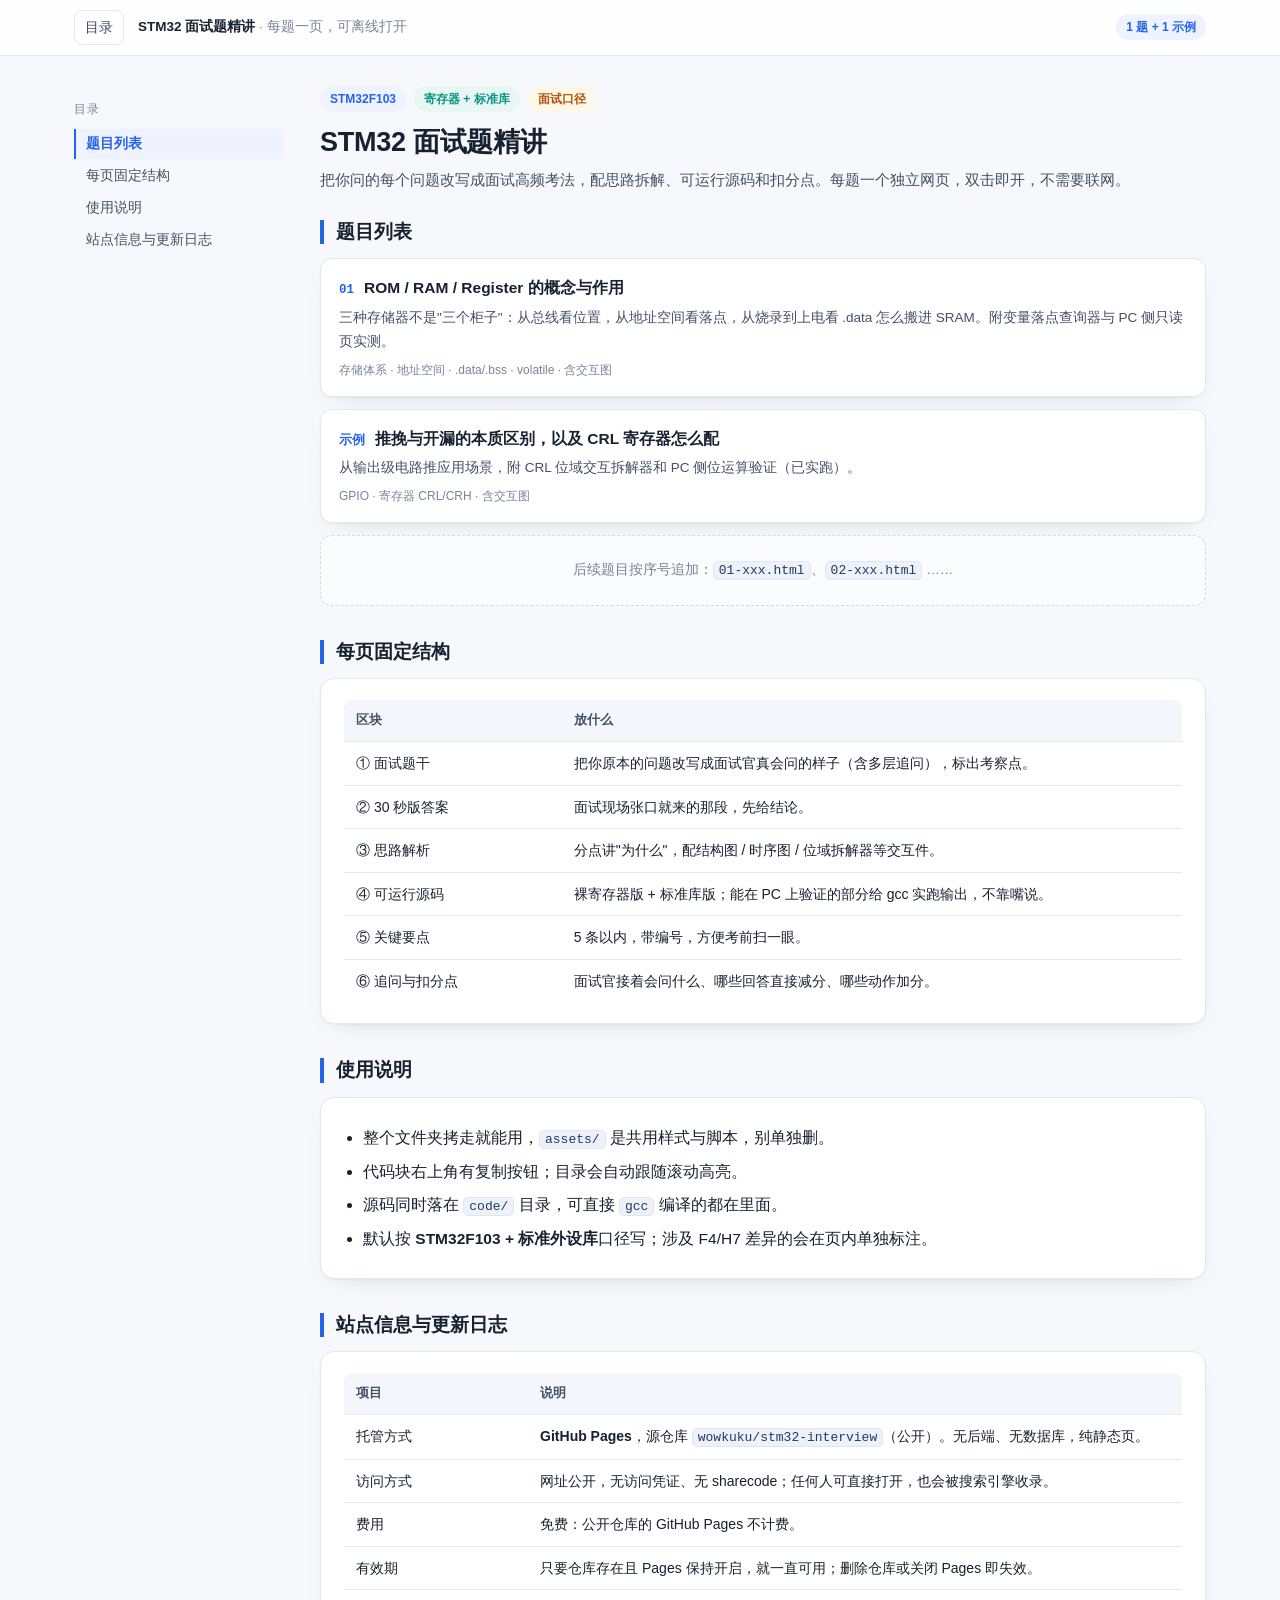
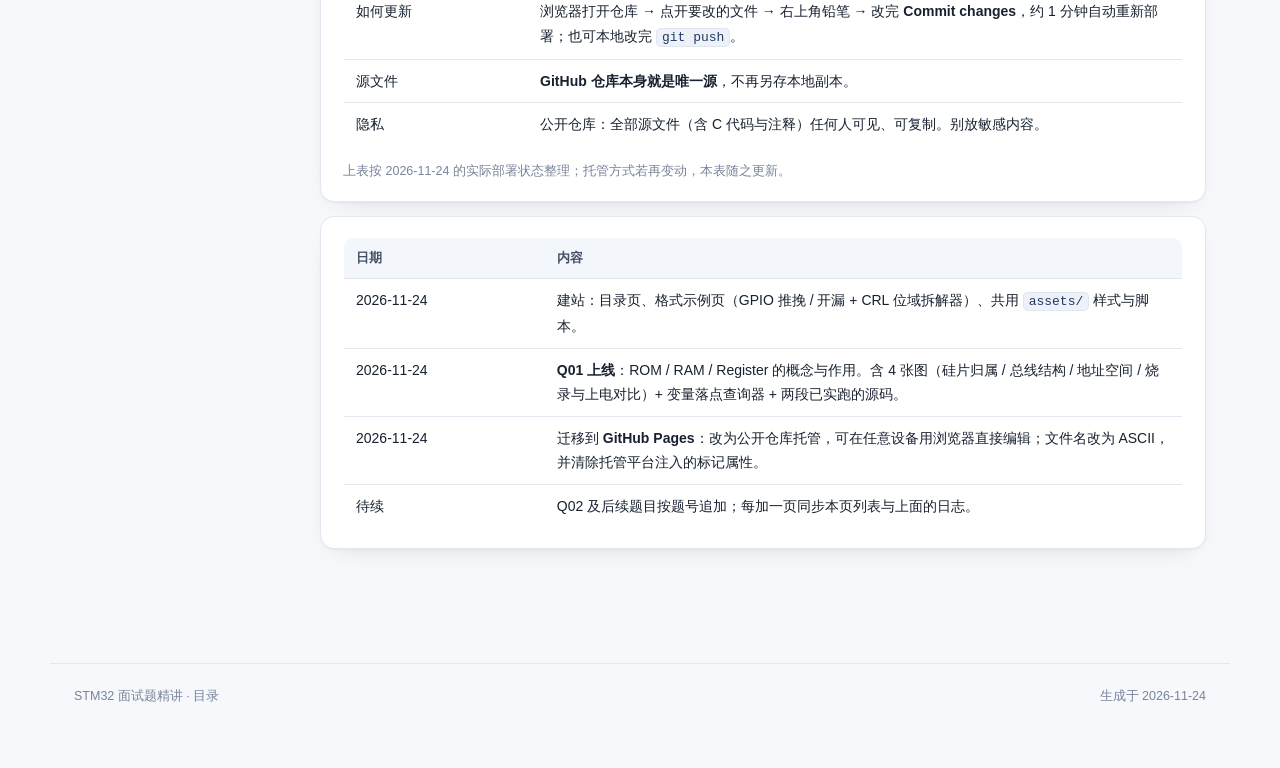
==== commit de72de2f: "refactor: 文件名英文化 + 清除托管平台注入的标记 - 00-示例-GPIO推挽与开漏.html -> 00-demo-gpio-push-pull.html（网址不再出现百分号编码） - " ====
--- a/index.html
+++ b/index.html
@@ -29,120 +29,118 @@
    4 本注释内禁止出现连续两个英文字符减号，分隔线统一用等号。
 ================================================================================
 -->
-<html data-page-node-id="Wg8APBE55FS8SP1CqBPAAw" lang="zh-CN">
-<head data-page-node-id="YTIodq9aqo67i8NevmJF94">
-<script data-page-node-id="smO4iYZ2OmnivnS7Myi75B" src="/page/page_comm/inject.js"></script>
-<meta data-page-node-id="U8IwfqqLazS9aUys8bmI6h" charset="utf-8">
-<meta data-page-node-id="wS8NRHXcXmIriNZK3q2p7A" content="width=device-width, initial-scale=1" name="viewport">
-<title data-page-node-id="2KurwaJygbmtrtu0IMbW1C" data-pnid-children="x76gAMsDJbUMHKJJwB8e46">STM32 面试题精讲 · 目录</title>
-<link data-page-node-id="fNtBroj2IejAb702A79QdE" href="assets/style.css" rel="stylesheet">
+<html lang="zh-CN">
+<head>
+<meta charset="utf-8">
+<meta content="width=device-width, initial-scale=1" name="viewport">
+<title>STM32 面试题精讲 · 目录</title>
+<link href="assets/style.css" rel="stylesheet">
 </head>
-<body data-page-node-id="YDsr97J5kMSiKOkzNUtjOo">
-<div data-page-node-id="RfsjWHxQHrZTur5zEG9Liz" id="progress"></div>
+<body>
+<div id="progress"></div>
 
-<div data-page-node-id="W3Bwu26UtW8EGitJwfRgGK" class="topbar">
-  <div data-page-node-id="2SxkO4UcblRAzwtmq6KVhT" class="inner">
-    <a data-page-node-id="mupbxJRb8VFQKIXeqZYECh" class="home" href="index.html"><!--pnid:vqBHNVKcnEQKe4MphsjYo0-->目录</a>
-    <span data-page-node-id="kc5MKIwE5ONV4OooDBFGtG" class="crumb"><b data-page-node-id="7szmXfz20JgaQDi9E8mUMI"><!--pnid:Zh4KbAOi5HMhGW7B5ITasQ-->STM32 面试题精讲</b><!--pnid:q6OBoivIfbmvdEVwRFDGSh--> · 每题一页，可离线打开</span>
-    <span data-page-node-id="rPqiQoOC4Kg7TU48PH3fmG" class="chip b" id="counter" style="margin-left:auto"><!--pnid:TsyQUgY4C2g9sOL2bWJTvC-->0 题</span>
+<div class="topbar">
+  <div class="inner">
+    <a class="home" href="index.html">目录</a>
+    <span class="crumb"><b>STM32 面试题精讲</b> · 每题一页，可离线打开</span>
+    <span class="chip b" id="counter" style="margin-left:auto">0 题</span>
   </div>
 </div>
 
-<div data-page-node-id="3Vdrs7NO5h5nm72gMLaFIc" class="layout">
-  <aside data-page-node-id="xDCgNhuDnE6gl6ueoJeuQo" class="toc">
-    <div data-page-node-id="JtoFKlqYVdKIBDpSiGaxsG" class="toc-title"><!--pnid:5EfV6hRCDtQCdANT6YVn4C-->目录</div>
-    <nav data-page-node-id="dOHZsF1ZFyhpk1RtfmjBC7" id="toc"></nav>
+<div class="layout">
+  <aside class="toc">
+    <div class="toc-title">目录</div>
+    <nav id="toc"></nav>
   </aside>
 
-  <main data-page-node-id="7VroIkBxijBkU7b7QIOQBO">
-    <div data-page-node-id="qL00erIQ0kugTXm26IIu6n" class="hero">
-      <div data-page-node-id="ZawEjJIx3sQWkt3sJmpI5z" class="tagrow">
-        <span data-page-node-id="CekwhAs71XmFTn9xM6EXBP" class="chip b"><!--pnid:CwP3APqctYYqvLdeiYAvlW-->STM32F103</span>
-        <span data-page-node-id="ENaUlxtsejIXUNv6xSuSEE" class="chip t"><!--pnid:V1W43zTDz4HqihNM5OFysS-->寄存器 + 标准库</span>
-        <span data-page-node-id="yG7XaVmTQnNuGNoE20PbgE" class="chip w"><!--pnid:4Ome7xPGjYHDWydaG6Tots-->面试口径</span>
+  <main>
+    <div class="hero">
+      <div class="tagrow">
+        <span class="chip b">STM32F103</span>
+        <span class="chip t">寄存器 + 标准库</span>
+        <span class="chip w">面试口径</span>
       </div>
-      <h1 data-page-node-id="gcyOEIZORtCUqBmngGqy3p"><!--pnid:yjhJNm96zTa6QUtQ4j4QAX-->STM32 面试题精讲</h1>
-      <p data-page-node-id="9J4rtzqWfAWLXY2uc4jzw7" class="sub"><!--pnid:CKRHqw7XyMCpW53Zu3wZzT-->把你问的每个问题改写成面试高频考法，配思路拆解、可运行源码和扣分点。每题一个独立网页，双击即开，不需要联网。</p>
+      <h1>STM32 面试题精讲</h1>
+      <p class="sub">把你问的每个问题改写成面试高频考法，配思路拆解、可运行源码和扣分点。每题一个独立网页，双击即开，不需要联网。</p>
     </div>
 
-    <section data-page-node-id="AwaLYhFFevwYSslkA072n6" class="sec">
-      <h2 data-page-node-id="PpvxhAh7dBz4KoEHO661My" data-toc="题目列表" id="list"><!--pnid:HqUPahONDPgiB6lw6msaMq-->题目列表</h2>
-      <div data-page-node-id="fsadsvPJYfzQCiK9xJbZJZ" class="plist" id="plist">
-        <a data-page-node-id="DAnM7ED6NcduSgrx810I1O" class="pitem" href="01-ROM-RAM-Register.html">
-          <div data-page-node-id="5tFXCbZquxqPZRerbquRZ4" class="ph"><span data-page-node-id="rxyzHhtkHTbYawJpyoXa4J" class="pno"><!--pnid:2xYeYTDsHHN8xc7V1JIuT1-->01</span><span data-page-node-id="A0msDpCuSyiWxANcccFxjS" class="pt"><!--pnid:kJXEQKndie2YWbA6BBgLVx-->ROM / RAM / Register 的概念与作用</span></div>
-          <p data-page-node-id="iiL4vLDc82ASSrLpr1kRWg" class="pd"><!--pnid:qlvH60G4nu974jOPG6Ri3g-->三种存储器不是"三个柜子"：从总线看位置，从地址空间看落点，从烧录到上电看 .data 怎么搬进 SRAM。附变量落点查询器与 PC 侧只读页实测。</p>
-          <div data-page-node-id="MbSd7i1qNKX2yGb6FCXUxt" class="pm"><!--pnid:cNxaDoOcYm3x2GW5Nn6Sj4-->存储体系 · 地址空间 · .data/.bss · volatile · 含交互图</div>
+    <section class="sec">
+      <h2 data-toc="题目列表" id="list">题目列表</h2>
+      <div class="plist" id="plist">
+        <a class="pitem" href="01-ROM-RAM-Register.html">
+          <div class="ph"><span class="pno">01</span><span class="pt">ROM / RAM / Register 的概念与作用</span></div>
+          <p class="pd">三种存储器不是"三个柜子"：从总线看位置，从地址空间看落点，从烧录到上电看 .data 怎么搬进 SRAM。附变量落点查询器与 PC 侧只读页实测。</p>
+          <div class="pm">存储体系 · 地址空间 · .data/.bss · volatile · 含交互图</div>
         </a>
-        <a data-page-node-id="MUs0SVMitbWbSWrYPPG3tl" class="pitem" href="00-示例-GPIO推挽与开漏.html">
-          <div data-page-node-id="KaGIyDoJVJZdqqLCuv767H" class="ph"><span data-page-node-id="dVK30DHIqCkbYMCu8YMbfU" class="pno"><!--pnid:zLKkisdR9Rw8xm6ImQFHft-->示例</span><span data-page-node-id="ipXHCRp0F9zav5iKPtEfDy" class="pt"><!--pnid:bS0tzUad6joKxGafHrrLZm-->推挽与开漏的本质区别，以及 CRL 寄存器怎么配</span></div>
-          <p data-page-node-id="xs4VJN7V8ze4AjWVo8fdz9" class="pd"><!--pnid:M2iA7Cydgkh6eYcuGb58Zr-->从输出级电路推应用场景，附 CRL 位域交互拆解器和 PC 侧位运算验证（已实跑）。</p>
-          <div data-page-node-id="l0b8fOZPXAbYAmDL1V0cjj" class="pm"><!--pnid:9LVOFr4rWgusMepk8eEnmZ-->GPIO · 寄存器 CRL/CRH · 含交互图</div>
+        <a class="pitem" href="00-demo-gpio-push-pull.html">
+          <div class="ph"><span class="pno">示例</span><span class="pt">推挽与开漏的本质区别，以及 CRL 寄存器怎么配</span></div>
+          <p class="pd">从输出级电路推应用场景，附 CRL 位域交互拆解器和 PC 侧位运算验证（已实跑）。</p>
+          <div class="pm">GPIO · 寄存器 CRL/CRH · 含交互图</div>
         </a>
-        <div data-page-node-id="wJ6MzRMPp6yMWA7yId7ZDi" class="pempty"><!--pnid:LMeC62r3xi3fN3ISO1gukm-->后续题目按序号追加：<code data-page-node-id="AQUTjyALXvq3TcgI7qyeSx" data-pnid-children="lpmts4xHXqciGnzTR5QkNE">01-xxx.html</code><!--pnid:BCXovJT8pOULOF9WDl3Owd-->、<code data-page-node-id="PtJ9hrJPonKyZnpni6w9yM" data-pnid-children="Ui4uughz5HbuNjn1hjJMO0">02-xxx.html</code><!--pnid:3WZUVdycM6t6YshsNStGSX--> ……</div>
+        <div class="pempty">后续题目按序号追加：<code>01-xxx.html</code>、<code>02-xxx.html</code> ……</div>
       </div>
     </section>
 
-    <section data-page-node-id="GhXoTZApdsQ5cl9UdCQFI9" class="sec">
-      <h2 data-page-node-id="iTuA4APTrBbZyk1ymwiVuz" data-toc="每页固定结构" id="spec"><!--pnid:SnmXZXL2waYQofHs26URYv-->每页固定结构</h2>
-      <div data-page-node-id="mUuAK9cuB89TFERbLN95KQ" class="card">
-        <div data-page-node-id="GdwC3qkeSxLWtGoxy11JJR" class="tablewrap">
-          <table data-page-node-id="OHCuptxolY3a5Lla8VX6q4" class="t">
-            <thead data-page-node-id="NpK8s4ucAKtXyXLkct7Kn7"><tr data-page-node-id="yLMhTAVYCQFSWhbYNlgyBp"><th data-page-node-id="GJla7gU6DiTiidCtXyWSnz" style="width:26%"><!--pnid:UZ0SkZd7Oumh1BchNkDJIW-->区块</th><th data-page-node-id="X2aVnhrdyWAvtqeNpNAKzY"><!--pnid:Zgu8ZLCsv4vog3FboTF47a-->放什么</th></tr></thead>
-            <tbody data-page-node-id="KAdBry1QXCfKyIAXMtS0MR">
-              <tr data-page-node-id="MUj1D57bniuVzF6da7Bmdk"><td data-page-node-id="904IjV6MoDKLeBzf9cnEhx"><!--pnid:SzXlJly6PhFeYGl0hMKKZQ-->① 面试题干</td><td data-page-node-id="PtuJuq91v4eKxoHUARwUjw"><!--pnid:qORU2QzQ0SoyEgvos5yoH6-->把你原本的问题改写成面试官真会问的样子（含多层追问），标出考察点。</td></tr>
-              <tr data-page-node-id="19FLt0nRQIyGS6HQA4c93g"><td data-page-node-id="MqcnECW1vFedaZxzSpyg5t"><!--pnid:1mI9s3aG1yCtibehjwg98T-->② 30 秒版答案</td><td data-page-node-id="0jS8y5jbYQlcDTX0lEvKil"><!--pnid:4RU6kwrXg1Gshmz1xGYch6-->面试现场张口就来的那段，先给结论。</td></tr>
-              <tr data-page-node-id="BCgbiJzzo1b5dzzU6Q7zTg"><td data-page-node-id="rK0lGW4j3HHgGV5A32TeE3"><!--pnid:SUW5dVJ5YTx4hLEn6Ze94X-->③ 思路解析</td><td data-page-node-id="TmF6ofoF0YNLgynTidzRj0"><!--pnid:qLHYo57ltsGKMbuUBY7dnL-->分点讲"为什么"，配结构图 / 时序图 / 位域拆解器等交互件。</td></tr>
-              <tr data-page-node-id="GMoRd8fTvaxme1Voy5d8Op"><td data-page-node-id="NgrGWXeij0Hu4ezZXiBkBM"><!--pnid:6L46vs0ZOCSQw6PtoKUTqB-->④ 可运行源码</td><td data-page-node-id="XrKyVxKNPrneMoEr2fs12F"><!--pnid:zbYhNh65d3T68Jytptujao-->裸寄存器版 + 标准库版；能在 PC 上验证的部分给 gcc 实跑输出，不靠嘴说。</td></tr>
-              <tr data-page-node-id="moQMLoTRPsZ0ehI0DBZdtB"><td data-page-node-id="M0QgDdLhCSX2PjCOKOCBti"><!--pnid:eSzli6t23pZggARWGGW4mg-->⑤ 关键要点</td><td data-page-node-id="pE1iJc3wVBXCAHrBm46pMM"><!--pnid:DhJK5oirYGVeMhqDAlyBhe-->5 条以内，带编号，方便考前扫一眼。</td></tr>
-              <tr data-page-node-id="GlbR9Y3AOjaI6hHB7bF94j"><td data-page-node-id="UBRfRLB0dPe45aDosgIBnH"><!--pnid:8JGRKhbrVHuWoeqqMxKkgD-->⑥ 追问与扣分点</td><td data-page-node-id="mJQj1hDWmnobdohroHCwLs"><!--pnid:hlg0PgvXQxn3pVZd9jBwID-->面试官接着会问什么、哪些回答直接减分、哪些动作加分。</td></tr>
+    <section class="sec">
+      <h2 data-toc="每页固定结构" id="spec">每页固定结构</h2>
+      <div class="card">
+        <div class="tablewrap">
+          <table class="t">
+            <thead><tr><th style="width:26%">区块</th><th>放什么</th></tr></thead>
+            <tbody>
+              <tr><td>① 面试题干</td><td>把你原本的问题改写成面试官真会问的样子（含多层追问），标出考察点。</td></tr>
+              <tr><td>② 30 秒版答案</td><td>面试现场张口就来的那段，先给结论。</td></tr>
+              <tr><td>③ 思路解析</td><td>分点讲"为什么"，配结构图 / 时序图 / 位域拆解器等交互件。</td></tr>
+              <tr><td>④ 可运行源码</td><td>裸寄存器版 + 标准库版；能在 PC 上验证的部分给 gcc 实跑输出，不靠嘴说。</td></tr>
+              <tr><td>⑤ 关键要点</td><td>5 条以内，带编号，方便考前扫一眼。</td></tr>
+              <tr><td>⑥ 追问与扣分点</td><td>面试官接着会问什么、哪些回答直接减分、哪些动作加分。</td></tr>
             </tbody>
           </table>
         </div>
       </div>
     </section>
 
-    <section data-page-node-id="WRarUvXF7j7mRaatFPMtCg" class="sec">
-      <h2 data-page-node-id="NvHunoXMgKVpfR8Z18HT3p" data-toc="使用说明" id="notes"><!--pnid:rfnvggq1ejugHbaGSuu8eW-->使用说明</h2>
-      <div data-page-node-id="nHXIVIMiIgRWeOYJplyAKp" class="card">
-        <ul data-page-node-id="aAspWRRI6ZHWFYVbJyM1ZN" class="plain">
-          <li data-page-node-id="EFSmj4qorfwmcjpkEKnB1v"><!--pnid:mQD8bSpUs0EVdRomeLzLGZ-->整个文件夹拷走就能用，<code data-page-node-id="Vb12nfwHQ0VyjjAQy9BbeC" data-pnid-children="MKcL5HaKJBdzIaDINvM8UI">assets/</code><!--pnid:x5wzd9S4xT80kncf4rLqdV--> 是共用样式与脚本，别单独删。</li>
-          <li data-page-node-id="PyWV1tr0vq1G9jgYmqcajn"><!--pnid:egO41Z7SKoxu44cbzaYgRB-->代码块右上角有复制按钮；目录会自动跟随滚动高亮。</li>
-          <li data-page-node-id="F9RP8vvj5ynKtntOWaiRmJ"><!--pnid:IHtj8KXKLbk3m5fBF5YgzL-->源码同时落在 <code data-page-node-id="uivkmzihJc9oEqJl48ZR1e" data-pnid-children="VWu9O28MvxOejSKrd88S6r">code/</code><!--pnid:wtt8fy3tiv8bCXZ2L1D3hR--> 目录，可直接 <code data-page-node-id="dHJOSiIwy8VlsvNOoplam3" data-pnid-children="11mMvp5oIyHtWjWZWUh6EC">gcc</code><!--pnid:q8SR6pNhmEjORAEcxZoFwf--> 编译的都在里面。</li>
-          <li data-page-node-id="uCAccEZdsbWCUjg1XFKpYj"><!--pnid:eFqCkGKuJF9AjRlVXUaeCF-->默认按 <b data-page-node-id="0GKtbSJoRjXbZKQ0gBfPnt"><!--pnid:MAgv8wJFdhITkrCFcJ8YtY-->STM32F103 + 标准外设库</b><!--pnid:dImgkx6wF3esfb1K86uRHi-->口径写；涉及 F4/H7 差异的会在页内单独标注。</li>
+    <section class="sec">
+      <h2 data-toc="使用说明" id="notes">使用说明</h2>
+      <div class="card">
+        <ul class="plain">
+          <li>整个文件夹拷走就能用，<code>assets/</code> 是共用样式与脚本，别单独删。</li>
+          <li>代码块右上角有复制按钮；目录会自动跟随滚动高亮。</li>
+          <li>源码同时落在 <code>code/</code> 目录，可直接 <code>gcc</code> 编译的都在里面。</li>
+          <li>默认按 <b>STM32F103 + 标准外设库</b>口径写；涉及 F4/H7 差异的会在页内单独标注。</li>
         </ul>
       </div>
     </section>
-  <section data-page-node-id="QTtdIlytxnqPKPnhxcgZH3" class="sec">
-      <h2 data-page-node-id="cLFert89s1i3PkzgmPbEzA" data-toc="站点信息与更新日志" id="site"><!--pnid:sqFs4EJUG5WB5etgP7vfdp-->站点信息与更新日志</h2>
+      <section class="sec">
+      <h2 id="site" data-toc="站点信息与更新日志">站点信息与更新日志</h2>
 
-      <div data-page-node-id="rqPOff6joLkabQc7gOFUgS" class="card">
-        <div data-page-node-id="Ndm6gvojZzDagQsAfpJ14m" class="tablewrap">
-          <table data-page-node-id="xiNi3IC4c2EmsFZZqlNSNd" class="t">
-            <thead data-page-node-id="i5AEcF3UIzk2N8yj4Mrz00"><tr data-page-node-id="1OtXRK3snNce21CV5xKDQw"><th data-page-node-id="0WOXIpfMvC7qP3fEICn9o0" style="width:22%"><!--pnid:62t8V38UbBjbV7T0YsRf7Y-->项目</th><th data-page-node-id="PSvR46Sq88hybStMVxT5vH"><!--pnid:4cLZufrleQ06xGU2Xet5mO-->说明</th></tr></thead>
-            <tbody data-page-node-id="lBalcSmPl6scgqo66T3r3P">
-              <tr data-page-node-id="KyyrEt9GxQpRGA6RUT5GJG"><td data-page-node-id="d1G4tAUdtau2JXM0lfkHmE"><!--pnid:gJtlZxSt3Q3mBoyUdQnELd-->托管方式</td><td data-page-node-id="2c3OA3ioLTQCebOA8er49y"><!--pnid:9LPBxDZH1Qghh4mC6YHTZX-->WorkBuddy 内置发布托管（<code data-page-node-id="kkdgJBCR2DxLpu1BaxnlXL" data-pnid-children="gqF8kuK1VNyTnRlL5nsQBr">*.app.workbuddy.host</code><!--pnid:riBH5FgnweW7d7H9x5aYP7-->），纯静态页面，<b data-page-node-id="qtG5LxbupHfKY1lHaGQPKk"><!--pnid:G7imYh2E9sswDpuzGpayA4-->未启用云服务</b><!--pnid:haXhcqYhKAYsmotZzvwPxo-->。</td></tr>
-              <tr data-page-node-id="ABNRaRCKGThG1kue9vKxHk"><td data-page-node-id="SsEowQJOIHqqkX0deJiz2j"><!--pnid:K4MTzKyhtOTw21T0GvxNtr-->费用</td><td data-page-node-id="dpvez90JnNSno70lyWgQX6"><b data-page-node-id="ShdC3jedXEU3L83AIv3n7c"><!--pnid:oR01yEUAXfojEIt9DIEjnf-->不额外收费</b><!--pnid:Q3BhuZRHPrsapY09lCJAJ3-->：静态托管不消耗云服务资源点，也不占云服务应用名额。</td></tr>
-              <tr data-page-node-id="Py18mDvjGgBg9C2Ev7PiNw"><td data-page-node-id="GynwMAeONPD1bJBsS2CNmg"><!--pnid:3daFuYIBiWdsQ0jrMPQ7cs-->有效期</td><td data-page-node-id="10G5sJjFmOLXQ7HiNdctom"><!--pnid:vQdvwEWOw8WzvPqPze2ydz-->官方文档未设时限，也未承诺永久有效。访问凭证 cookie 有效 <b data-page-node-id="crUz4zeq9mSPQBwzSSfHHz"><!--pnid:pio0JBbAYHzcpD3mxVdUjx-->30 天</b><!--pnid:G0rY5cnNjziI6bHdx5exZ6-->，过期后重新点一次分享链接即可续期，<b data-page-node-id="8Bda5DuROV9bJXMcXyITU5"><!--pnid:Jb74FY01uGIPI2m9ZFhW2t-->链接本身不变</b><!--pnid:lfzshDEBEFYgAwC6hyuxjk-->。</td></tr>
-              <tr data-page-node-id="EnUrvyGVqZgXOUJvcVOdD6"><td data-page-node-id="S9mUVWK9xiwfYjx7MtNCRs"><!--pnid:ywaMrke4nVCL2bQEnnJlYc-->如何下线</td><td data-page-node-id="zMq6YtDOQsPo7IAzasgRei"><!--pnid:9wzfxswwfe54dTwSx2NsP4-->在「<b data-page-node-id="smsHMen4kpewx9jo8pkzaG"><!--pnid:pRg8OyWmdkvukDAe1F97FT-->设置—数据管理—应用</b><!--pnid:lzGr8ZOZ1yEcevak9UZoia-->」里取消发布，链接立即失效。</td></tr>
-              <tr data-page-node-id="bSGXRNFufTdiB4YROeoF8K"><td data-page-node-id="IUXjOoAK1qXDlH2iSTc7n2"><!--pnid:Ry614B7c36nnlbnEjY03nt-->访问注意</td><td data-page-node-id="JnlPGPC6jPaIr6GOqpqren"><!--pnid:VJwRrKws5irBrwEXnQQ0ba-->只转发<b data-page-node-id="Lo37KuG7t7miAPNjl5L4lr"><!--pnid:aLv1jEIoSspyPi5UGdh6Gh-->总链接</b><!--pnid:X6xjuFPRP0fceHdVcW3RUa-->；单独复制子页地址会返回 403（提示「链接不完整」，缺访问凭证）。</td></tr>
-              <tr data-page-node-id="evwXsOOX3fdh8yDf8zuqJU"><td data-page-node-id="M1mF8YsYDg6LAc6EFkfmQH"><!--pnid:i1F3tYpkOs6W7hzxZgJH4E-->主副本</td><td data-page-node-id="Ll8Ytxyyj94mLORZaVyp2d"><!--pnid:ktdsfTRb0Npm4DD2QZB5b5-->本地目录 <code data-page-node-id="RvU50DTu03B6dzHFJxDvpQ" data-pnid-children="eIpxus5A5Otkplee8wD5n8">…\WorkBuddy\2026-11-24-10-57-13\stm32-interview\</code><!--pnid:0PYaNY7Gv2XatqaORMgYll-->。这是不会因平台策略变化而丢失的版本，线上只是它的一个副本。</td></tr>
-              <tr data-page-node-id="ARIGo9fUWEnwJQU9zipbNF"><td data-page-node-id="c8kF7Ce3Ww1BxGXRH2WgyX"><!--pnid:iVIrsWvIJIM0RXd2bd5zWM-->如何更新</td><td data-page-node-id="yqh3CXvtJgbtKyP8Jf3Ngu"><!--pnid:OgWvsqytk7MKCl1kynSOIc-->本地改完 → 说一句「同步上线」→ 重新发布。线上内容被覆盖，<b data-page-node-id="QzHjXBKZk5ImsmYDKP04KM"><!--pnid:vGU1ad0a8qcD7yYNYQiic9-->分享链接保持不变</b><!--pnid:0wFjlGETdwLNiOI1ehEII6-->。</td></tr>
+      <div class="card">
+        <div class="tablewrap">
+          <table class="t">
+            <thead><tr><th style="width:22%">项目</th><th>说明</th></tr></thead>
+            <tbody>
+              <tr><td>托管方式</td><td><b>GitHub Pages</b>，源仓库 <code>wowkuku/stm32-interview</code>（公开）。无后端、无数据库，纯静态页。</td></tr>
+              <tr><td>访问方式</td><td>网址公开，无访问凭证、无 sharecode；任何人可直接打开，也会被搜索引擎收录。</td></tr>
+              <tr><td>费用</td><td>免费：公开仓库的 GitHub Pages 不计费。</td></tr>
+              <tr><td>有效期</td><td>只要仓库存在且 Pages 保持开启，就一直可用；删除仓库或关闭 Pages 即失效。</td></tr>
+              <tr><td>如何更新</td><td>浏览器打开仓库 → 点开要改的文件 → 右上角铅笔 → 改完 <b>Commit changes</b>，约 1 分钟自动重新部署；也可本地改完 <code>git push</code>。</td></tr>
+              <tr><td>源文件</td><td><b>GitHub 仓库本身就是唯一源</b>，不再另存本地副本。</td></tr>
+              <tr><td>隐私</td><td>公开仓库：全部源文件（含 C 代码与注释）任何人可见、可复制。别放敏感内容。</td></tr>
             </tbody>
           </table>
         </div>
-        <p data-page-node-id="InKE3j6q3fMM9pU1ZyRCua" class="note-line"><!--pnid:zpxnEZytAhFTCTbqFKSufd-->上表按 2026-11-24 的实测与官方口径整理；平台策略若变化，本表随之更新。实测依据：站点首页与各子页返回 200、资源 MIME 正确、cookie 的 <code data-page-node-id="qAjfHt5LkiFVhfea2rSiWN" data-pnid-children="eVZwh0nnYBmWvxVkX7sRfh">Max-Age</code><!--pnid:WDMXjLNp863yq4s7NcLZt1--> 为 2592000 秒。</p>
+        <p class="note-line">上表按 2026-11-24 的实际部署状态整理；托管方式若再变动，本表随之更新。</p>
       </div>
 
-      <div data-page-node-id="HNhxW7vsKgIoJwUd8HJMrS" class="card">
-        <div data-page-node-id="PscNcwqUmkoT15XYRvy7oo" class="tablewrap">
-          <table data-page-node-id="rIGvLuUlTUHRuTFvP02ROh" class="t">
-            <thead data-page-node-id="vgDWp3goyYB0sv52MXLvjT"><tr data-page-node-id="n707ddkVvzJlUXb7PSppRh"><th data-page-node-id="j2jmyZMDH1Ea27gIsZhXHT" style="width:24%"><!--pnid:91eLzb4d9xcCabY0Zzvygk-->日期</th><th data-page-node-id="Kr8KnGeA5IyOUzImnSuw4L"><!--pnid:oc5eR96FXUbScJwBkN2Aaq-->内容</th></tr></thead>
-            <tbody data-page-node-id="9uIHELKto2eqxV7qeJoOMe">
-              <tr data-page-node-id="XHkwM06sE0x2eQU7SsWzd1"><td data-page-node-id="X7Pwb25IISGnJoG4qZiM4b"><!--pnid:gMXsulwzry4UFG9AsJVlWD-->2026-11-24</td><td data-page-node-id="A2Pz0lN0hSh1JgdPhdqwfb"><!--pnid:TR3uchmRdZczstVGcJNalU-->建站：目录页、格式示例页（GPIO 推挽 / 开漏 + CRL 位域拆解器）、共用 <code data-page-node-id="NaIrTL0qNOBEZMpBetAaSo" data-pnid-children="6WA1klxadQkFisR3oxro7p">assets/</code><!--pnid:SbgVLqEm4LG6OoOgnAE5ZO--> 样式与脚本。</td></tr>
-              <tr data-page-node-id="ldiVABI3yzXdA675AZ5GG1"><td data-page-node-id="L31WoD1jpwjCTfEPLNyYHY"><!--pnid:aJFY2nTE9JNuG5TfDhIOj0-->2026-11-24</td><td data-page-node-id="Cd8uOXGGeJ3efzzncxS5F5"><b data-page-node-id="b4VkgBHvBLl37uBNWqnpMf"><!--pnid:0WCR12im3dioZAy9iJFsKZ-->Q01 上线</b><!--pnid:8wF7I0n7IX72n9bXgvieFp-->：ROM / RAM / Register 的概念与作用。含 4 张图（硅片归属 / 总线结构 / 地址空间 / 烧录与上电对比）+ 变量落点查询器 + 两段已实跑的源码。</td></tr>
-              <tr data-page-node-id="dXvJv9cukHWiEu9IeidmqZ"><td data-page-node-id="agtJ8hCFP5O1ST7Qmb2LGi"><!--pnid:Q8ewUTqtENvr5eT8KrKPno-->2026-11-24</td><td data-page-node-id="81UPhwg5oxzY2ZK111m87q"><!--pnid:g6tWqBHS9sQqPjrBCYYZpL-->发布为在线站点；三个页面补「文件头说明注释」，目录补 <code data-page-node-id="UmjBJ07v7iFbgdIWEKNGM1" data-pnid-children="ABxnVYb6ssV9keZ87MYUOc">README.md</code><!--pnid:rxxTeSLLEJHnj6UurvLrhC-->（项目总说明）。</td></tr>
-              <tr data-page-node-id="3w6knteTWyYzF0ZumP7C6M"><td data-page-node-id="iDoLU1CXpqqTWeO7X9KJhZ"><!--pnid:twOClCdx3OYtX8CS1waO5E-->2026-11-24</td><td data-page-node-id="ornHzxietYhTcJ8XzYZALn"><!--pnid:J7OlmTisUTDuJY3wHIL4CM-->本页补「站点信息与更新日志」区块，明确托管、费用、有效期与访问限制。</td></tr>
-              <tr data-page-node-id="eqDkZMQC0Gg7ViLMTbm62u"><td data-page-node-id="0mEuRNk0xlXjW63q4iYrEx"><!--pnid:8F7nRVr3jdCUE6NRyoBjvP-->待续</td><td data-page-node-id="5deN96wPGSTUgaHWf8EQq4"><!--pnid:tsFqoKPTS0iJgE1UaNFdn5-->Q02 及后续题目按题号追加；每加一页同步本页列表与上面的日志。</td></tr>
+      <div class="card">
+        <div class="tablewrap">
+          <table class="t">
+            <thead><tr><th style="width:24%">日期</th><th>内容</th></tr></thead>
+            <tbody>
+              <tr><td>2026-11-24</td><td>建站：目录页、格式示例页（GPIO 推挽 / 开漏 + CRL 位域拆解器）、共用 <code>assets/</code> 样式与脚本。</td></tr>
+              <tr><td>2026-11-24</td><td><b>Q01 上线</b>：ROM / RAM / Register 的概念与作用。含 4 张图（硅片归属 / 总线结构 / 地址空间 / 烧录与上电对比）+ 变量落点查询器 + 两段已实跑的源码。</td></tr>
+              <tr><td>2026-11-24</td><td>迁移到 <b>GitHub Pages</b>：改为公开仓库托管，可在任意设备用浏览器直接编辑；文件名改为 ASCII，并清除托管平台注入的标记属性。</td></tr>
+              <tr><td>待续</td><td>Q02 及后续题目按题号追加；每加一页同步本页列表与上面的日志。</td></tr>
             </tbody>
           </table>
         </div>
@@ -151,13 +149,13 @@
   </main>
 </div>
 
-<footer data-page-node-id="b2aI2TrbXPntdsRYHhvsQs" class="pg">
-  <span data-page-node-id="YzMQsLfs9P1uQNms1UdPhn"><!--pnid:hYJcr2WjXQulTsvUQHRJBx-->STM32 面试题精讲 · 目录</span>
-  <span data-page-node-id="VcFNhgmczyvcaE7bGl3Uqc"><!--pnid:h8qGs3zlYgRDIuXqCiuTtp-->生成于 2026-11-24</span>
+<footer class="pg">
+  <span>STM32 面试题精讲 · 目录</span>
+  <span>生成于 2026-11-24</span>
 </footer>
 
-<script data-page-node-id="GDM0mzfLW5MBeo3W7n8PrA" src="assets/app.js"></script>
-<script data-page-node-id="yOsv4DHY5SXNdRCMZvqnk4" data-pnid-children="qVsy7ic6FjeKTPBUIQvVbO">
+<script src="assets/app.js"></script>
+<script>
 (function () {
   var n = document.querySelectorAll('#plist a.pitem').length;
   var el = document.getElementById('counter');
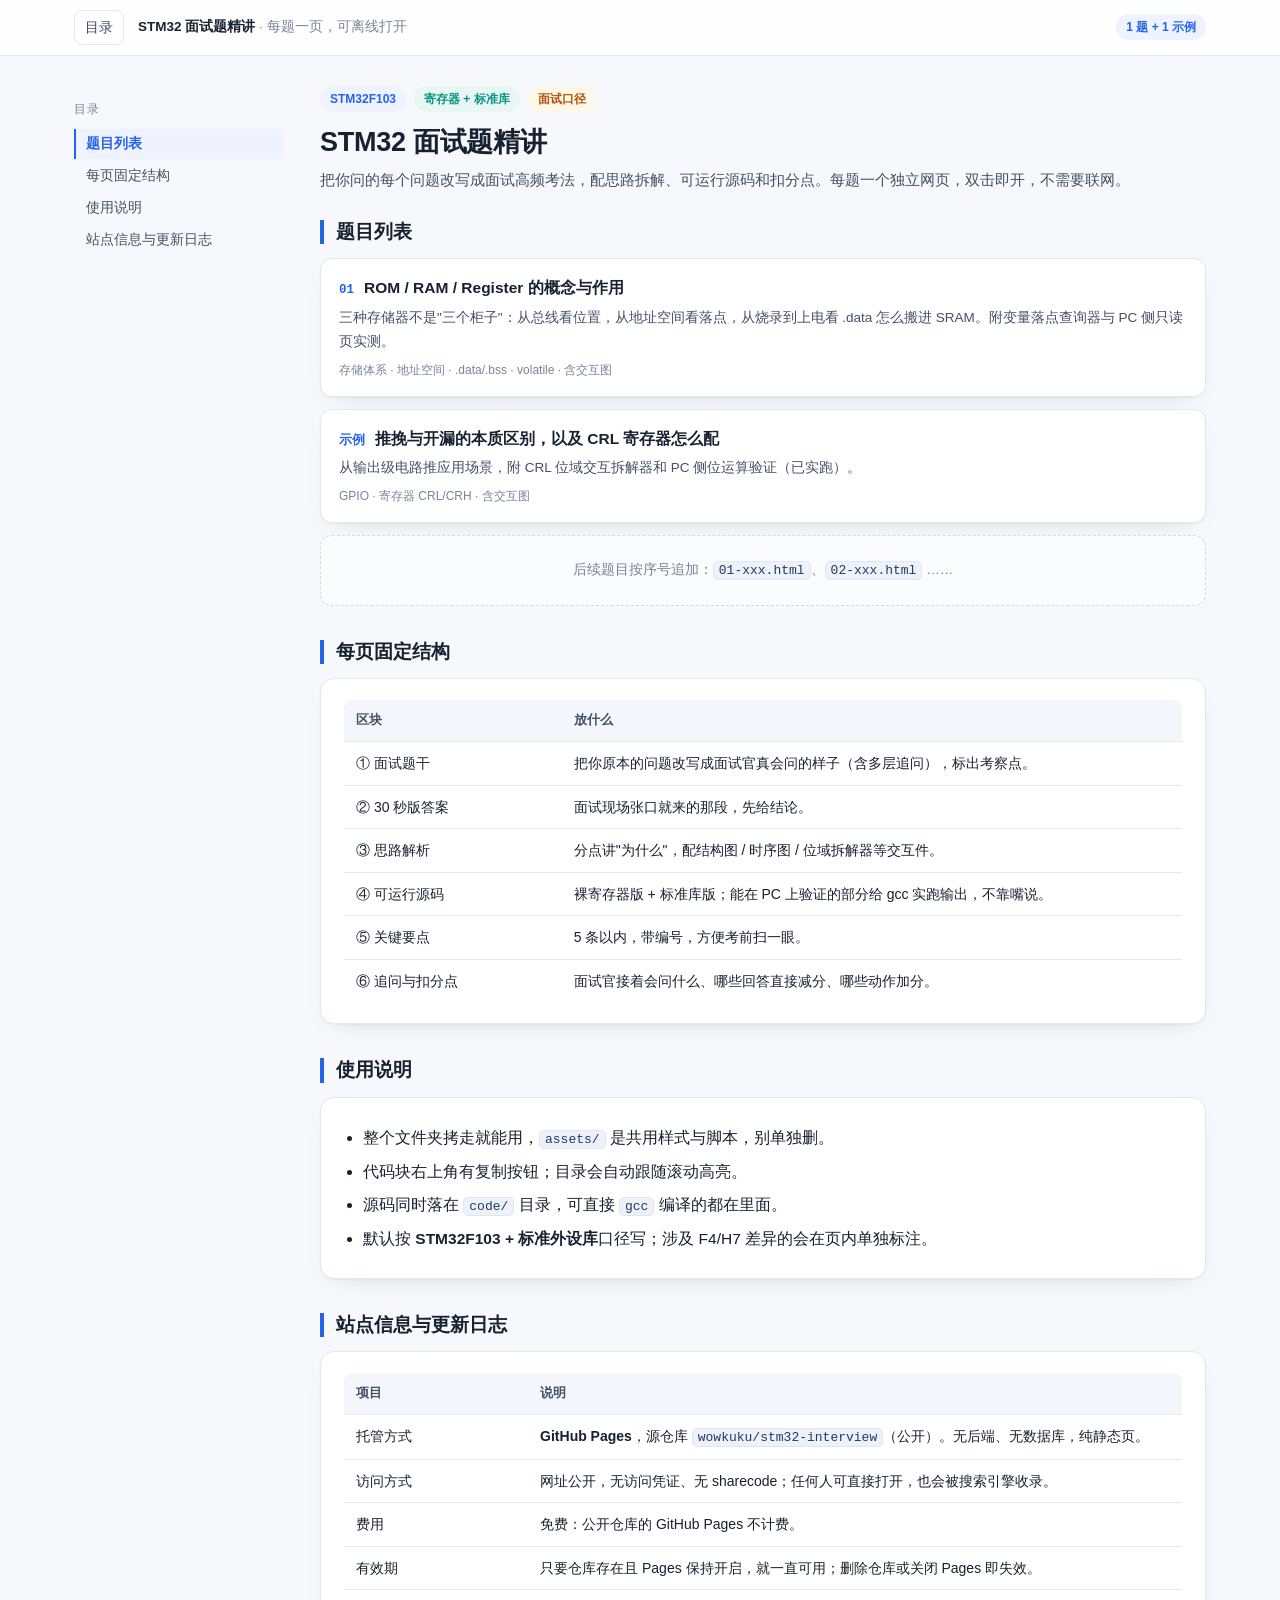
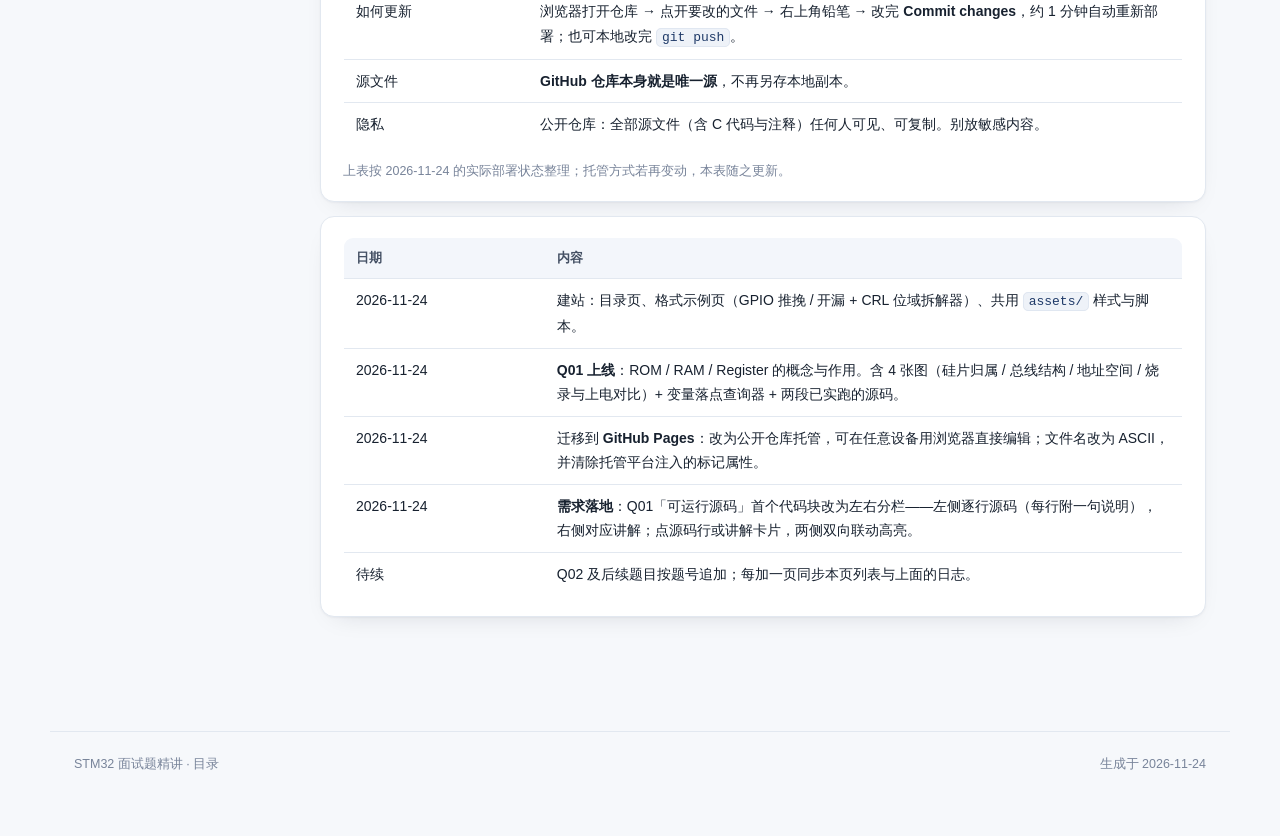
==== commit 863312ae: "feat(q01): 可运行源码改为左码右讲双向联动" ====
--- a/index.html
+++ b/index.html
@@ -140,6 +140,7 @@
               <tr><td>2026-11-24</td><td>建站：目录页、格式示例页（GPIO 推挽 / 开漏 + CRL 位域拆解器）、共用 <code>assets/</code> 样式与脚本。</td></tr>
               <tr><td>2026-11-24</td><td><b>Q01 上线</b>：ROM / RAM / Register 的概念与作用。含 4 张图（硅片归属 / 总线结构 / 地址空间 / 烧录与上电对比）+ 变量落点查询器 + 两段已实跑的源码。</td></tr>
               <tr><td>2026-11-24</td><td>迁移到 <b>GitHub Pages</b>：改为公开仓库托管，可在任意设备用浏览器直接编辑；文件名改为 ASCII，并清除托管平台注入的标记属性。</td></tr>
+              <tr><td>2026-11-24</td><td><b>需求落地</b>：Q01「可运行源码」首个代码块改为左右分栏——左侧逐行源码（每行附一句说明），右侧对应讲解；点源码行或讲解卡片，两侧双向联动高亮。</td></tr>
               <tr><td>待续</td><td>Q02 及后续题目按题号追加；每加一页同步本页列表与上面的日志。</td></tr>
             </tbody>
           </table>
